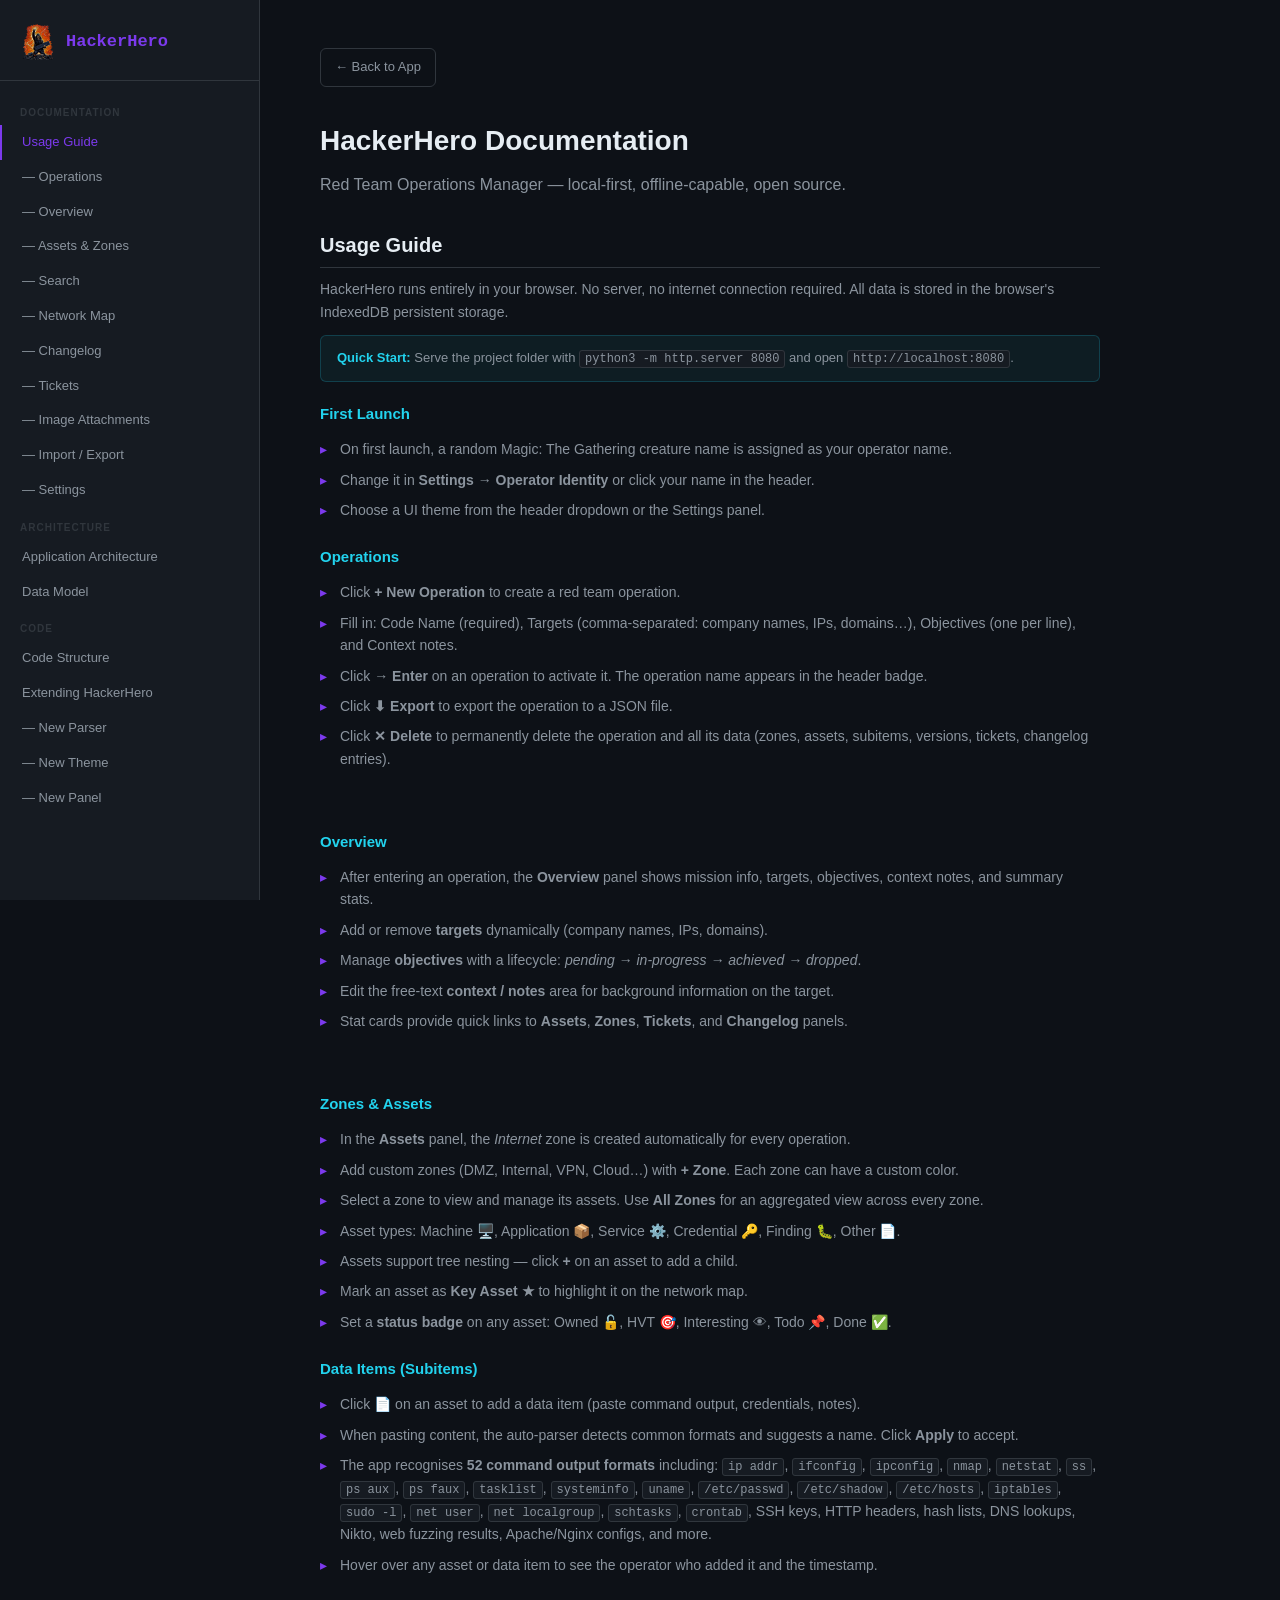
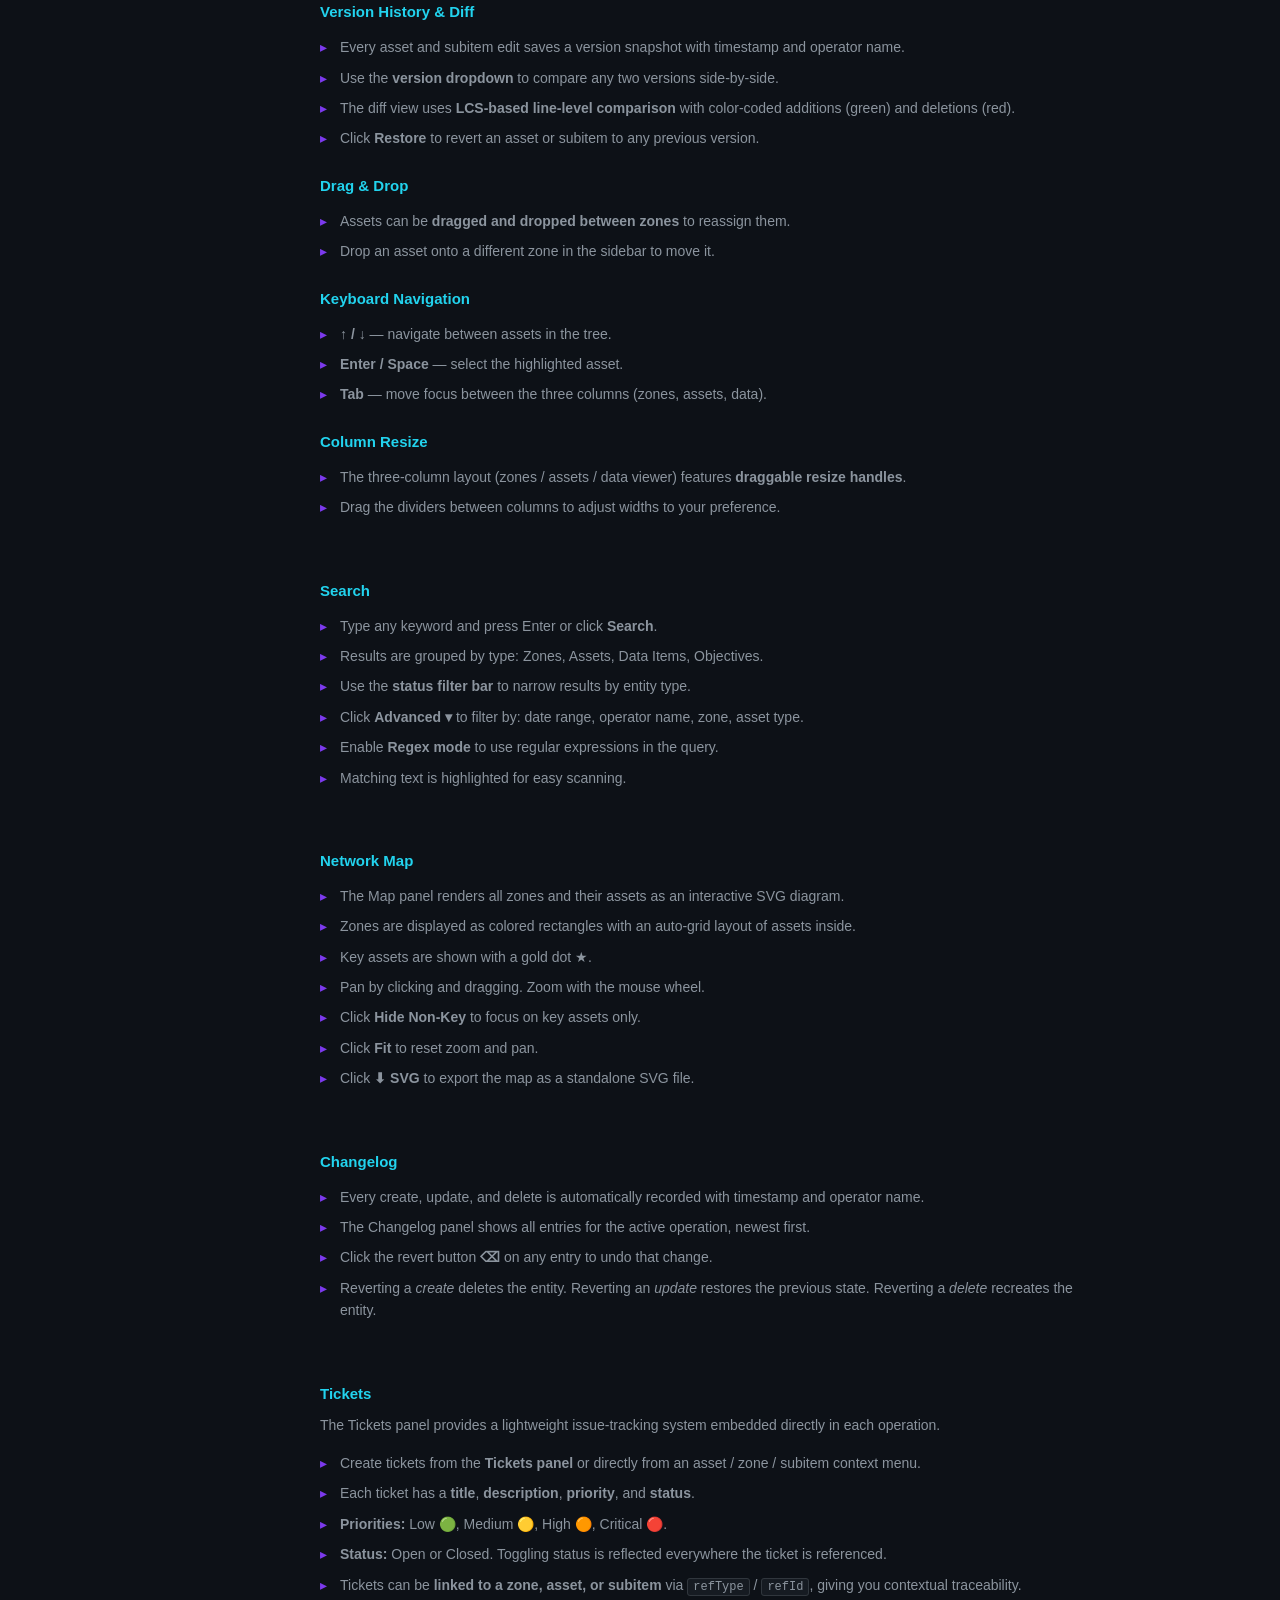
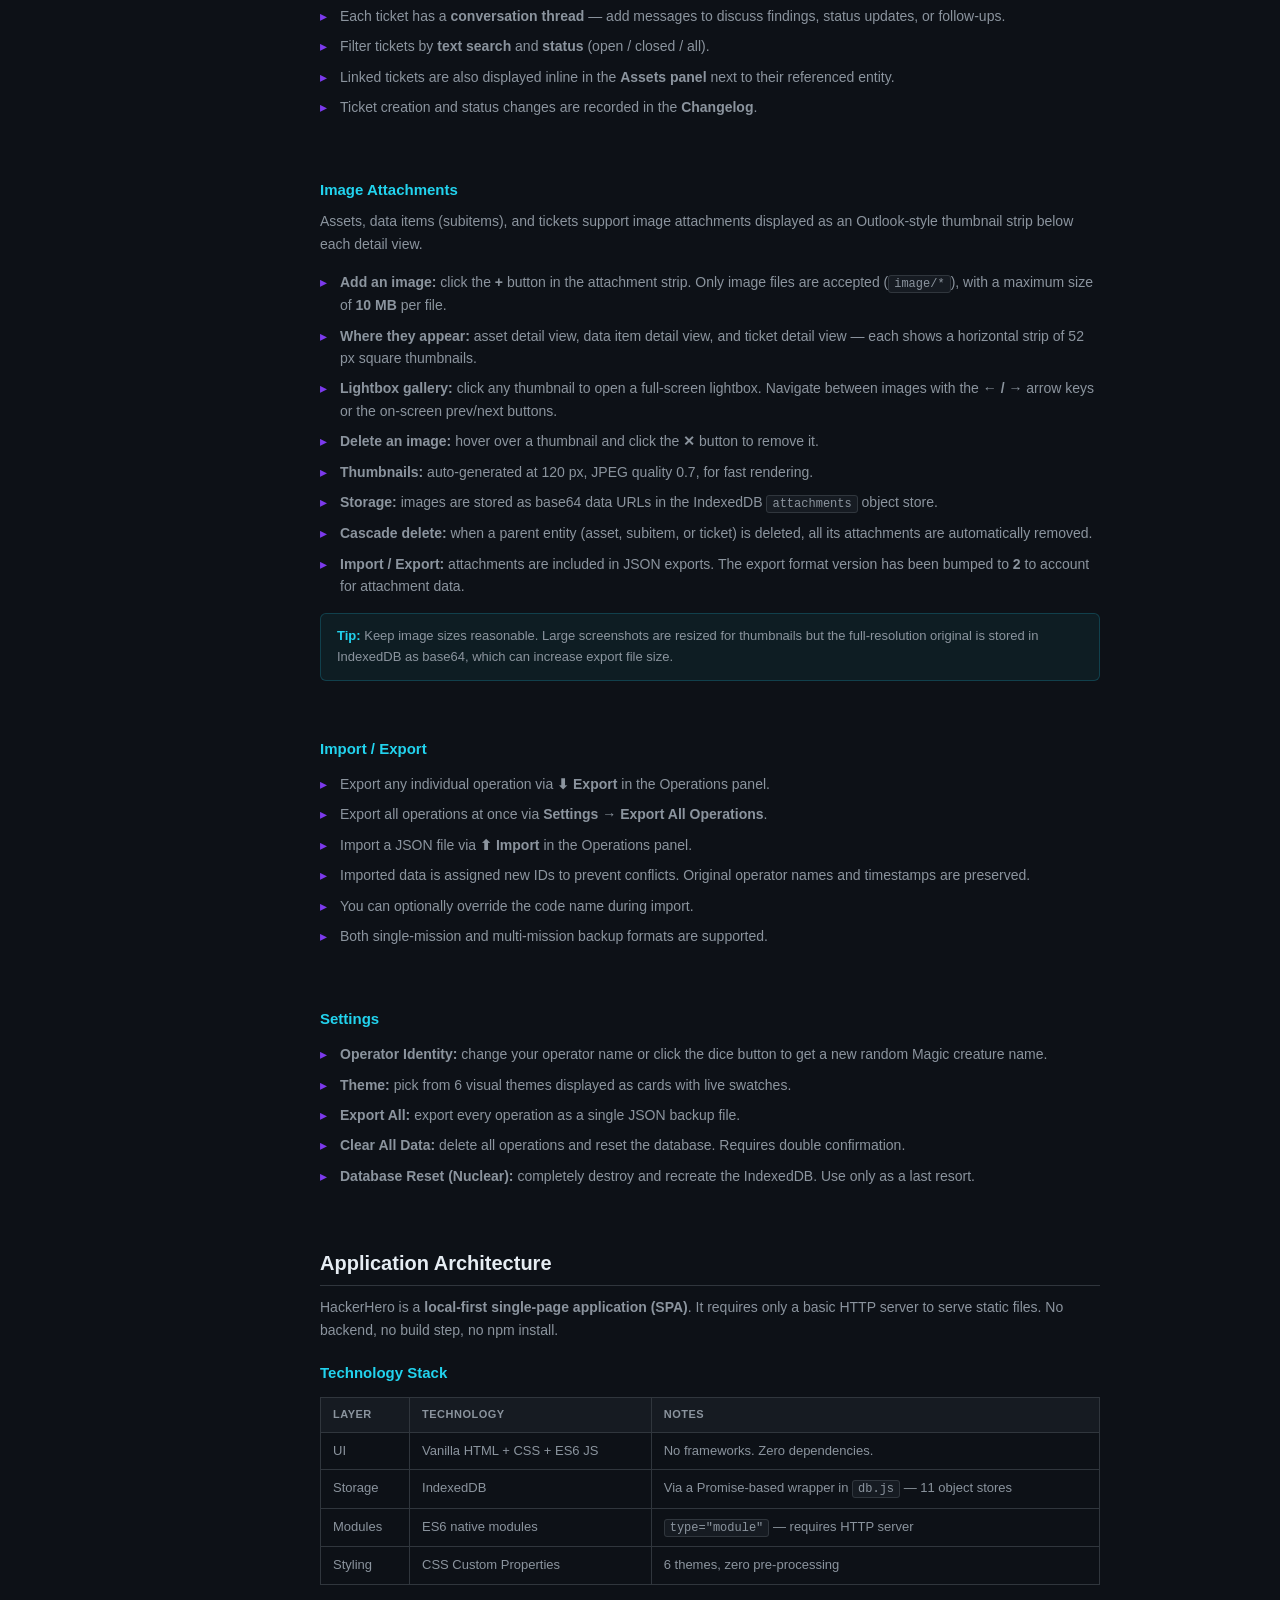
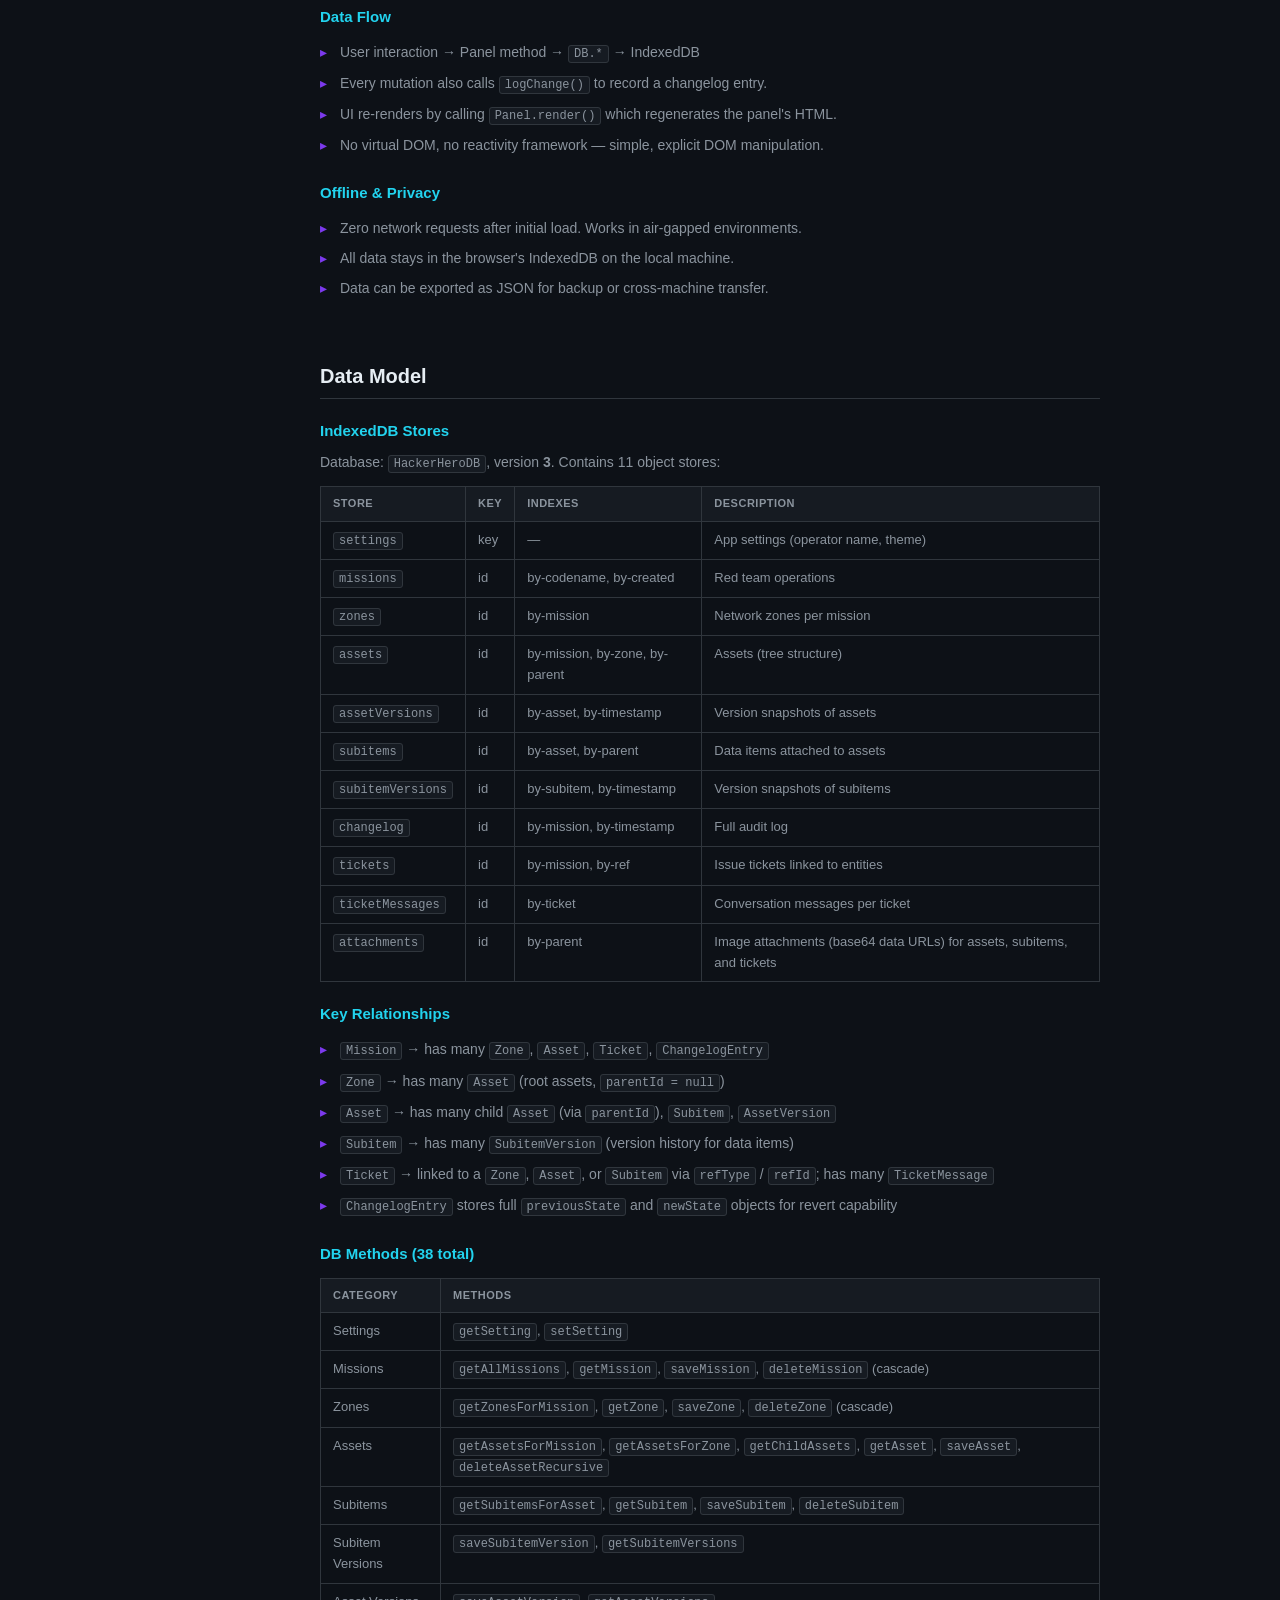
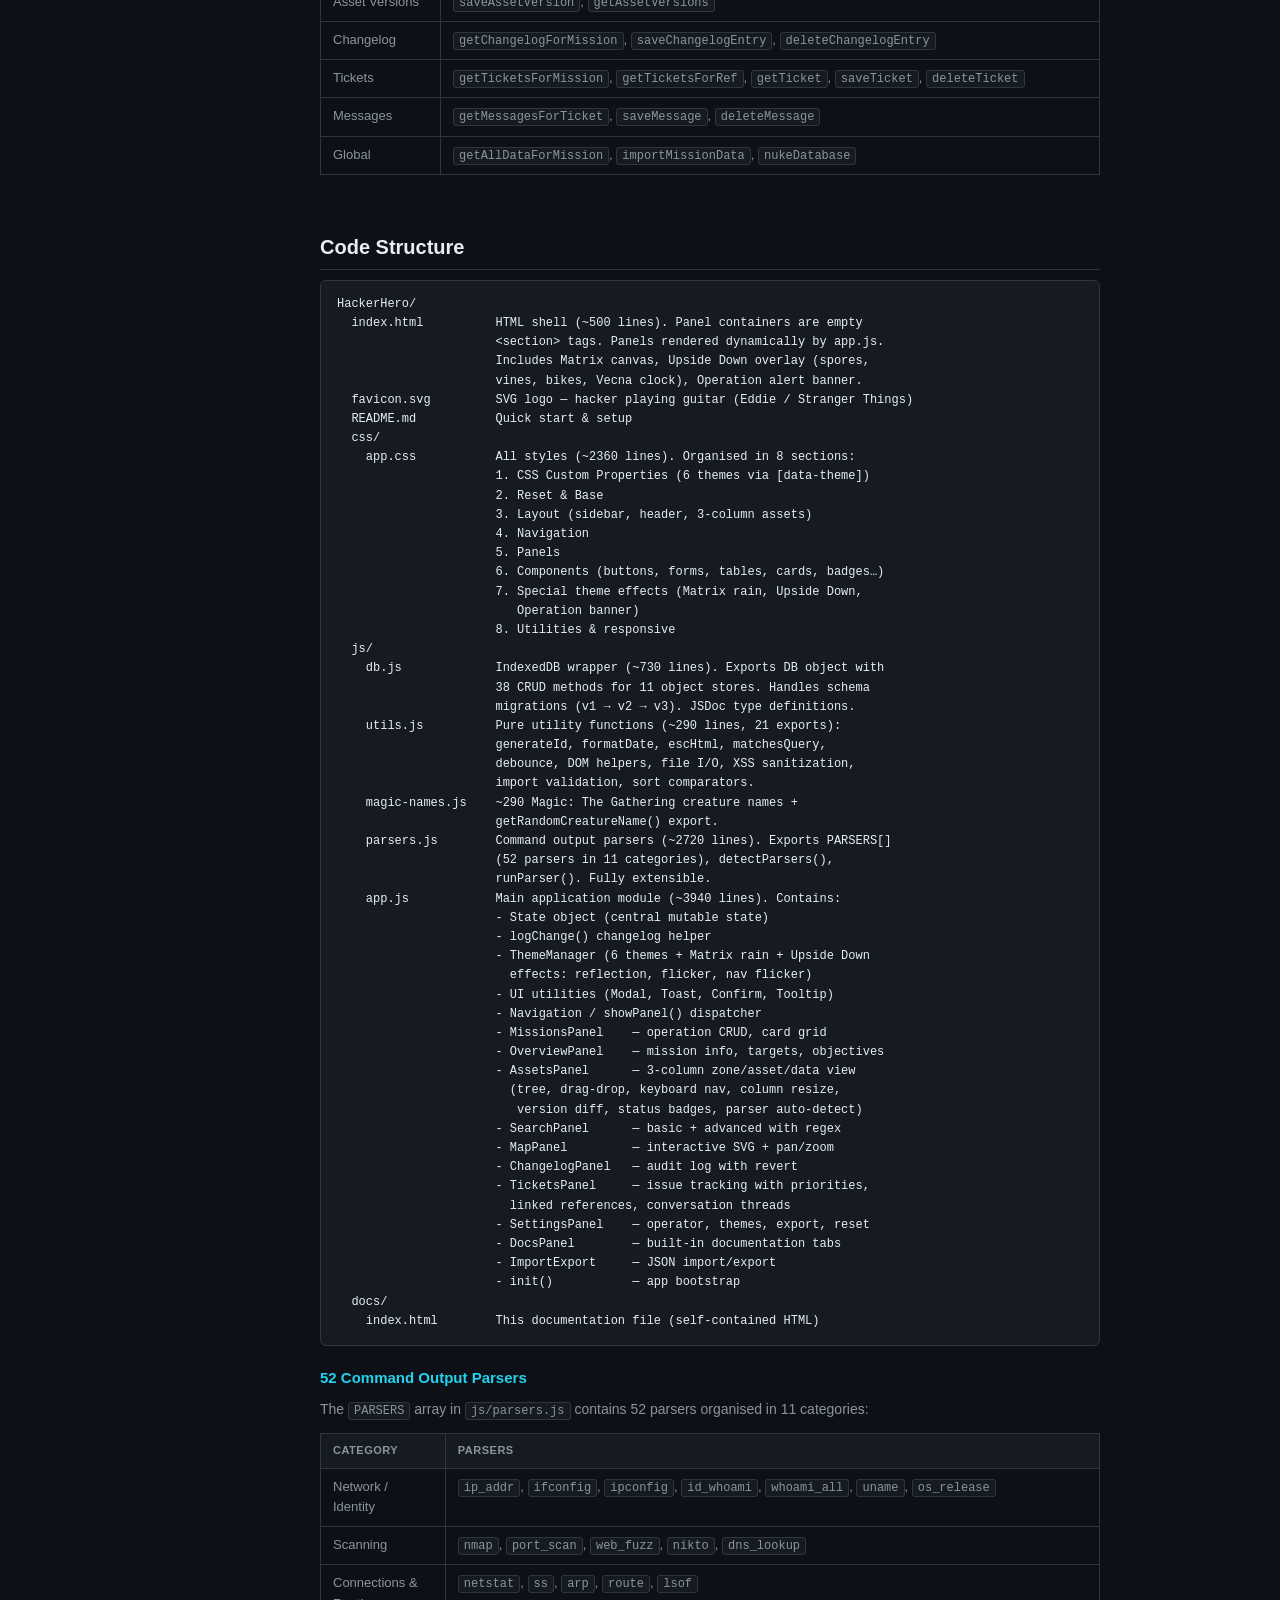
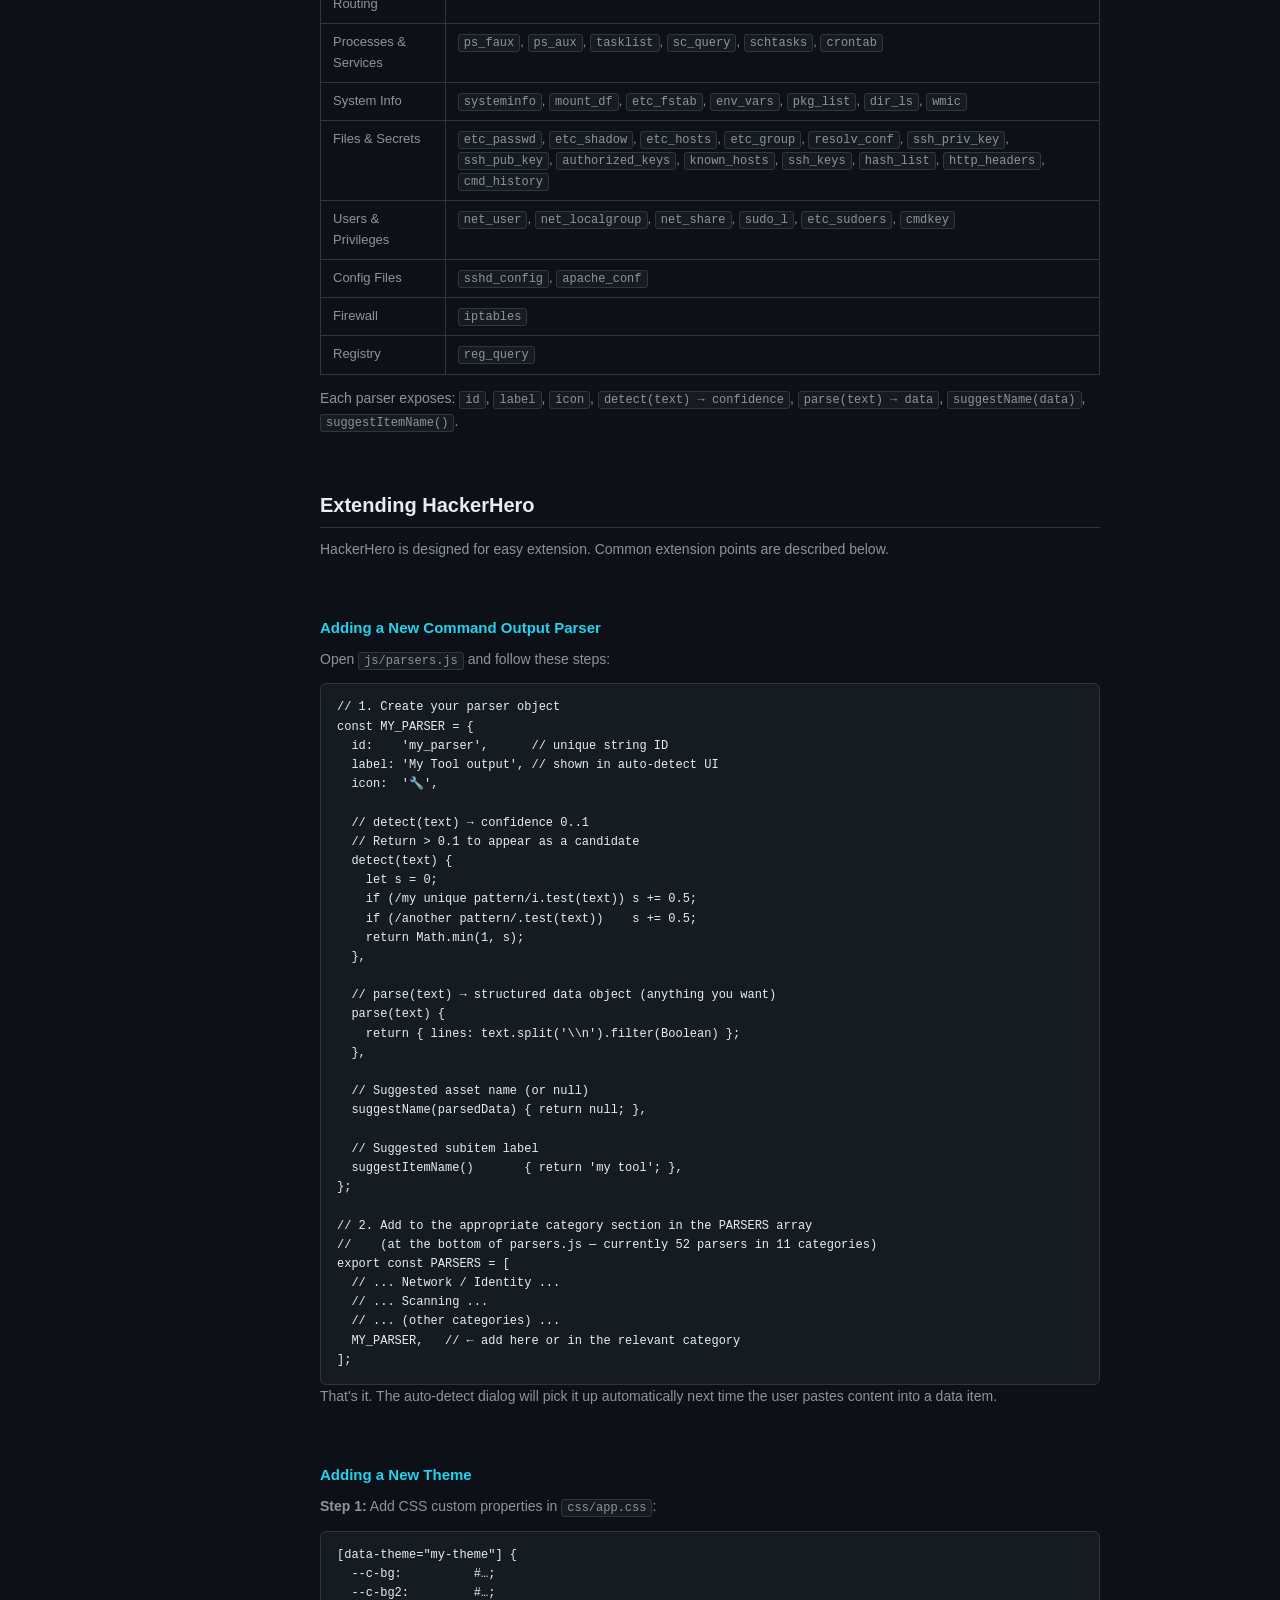
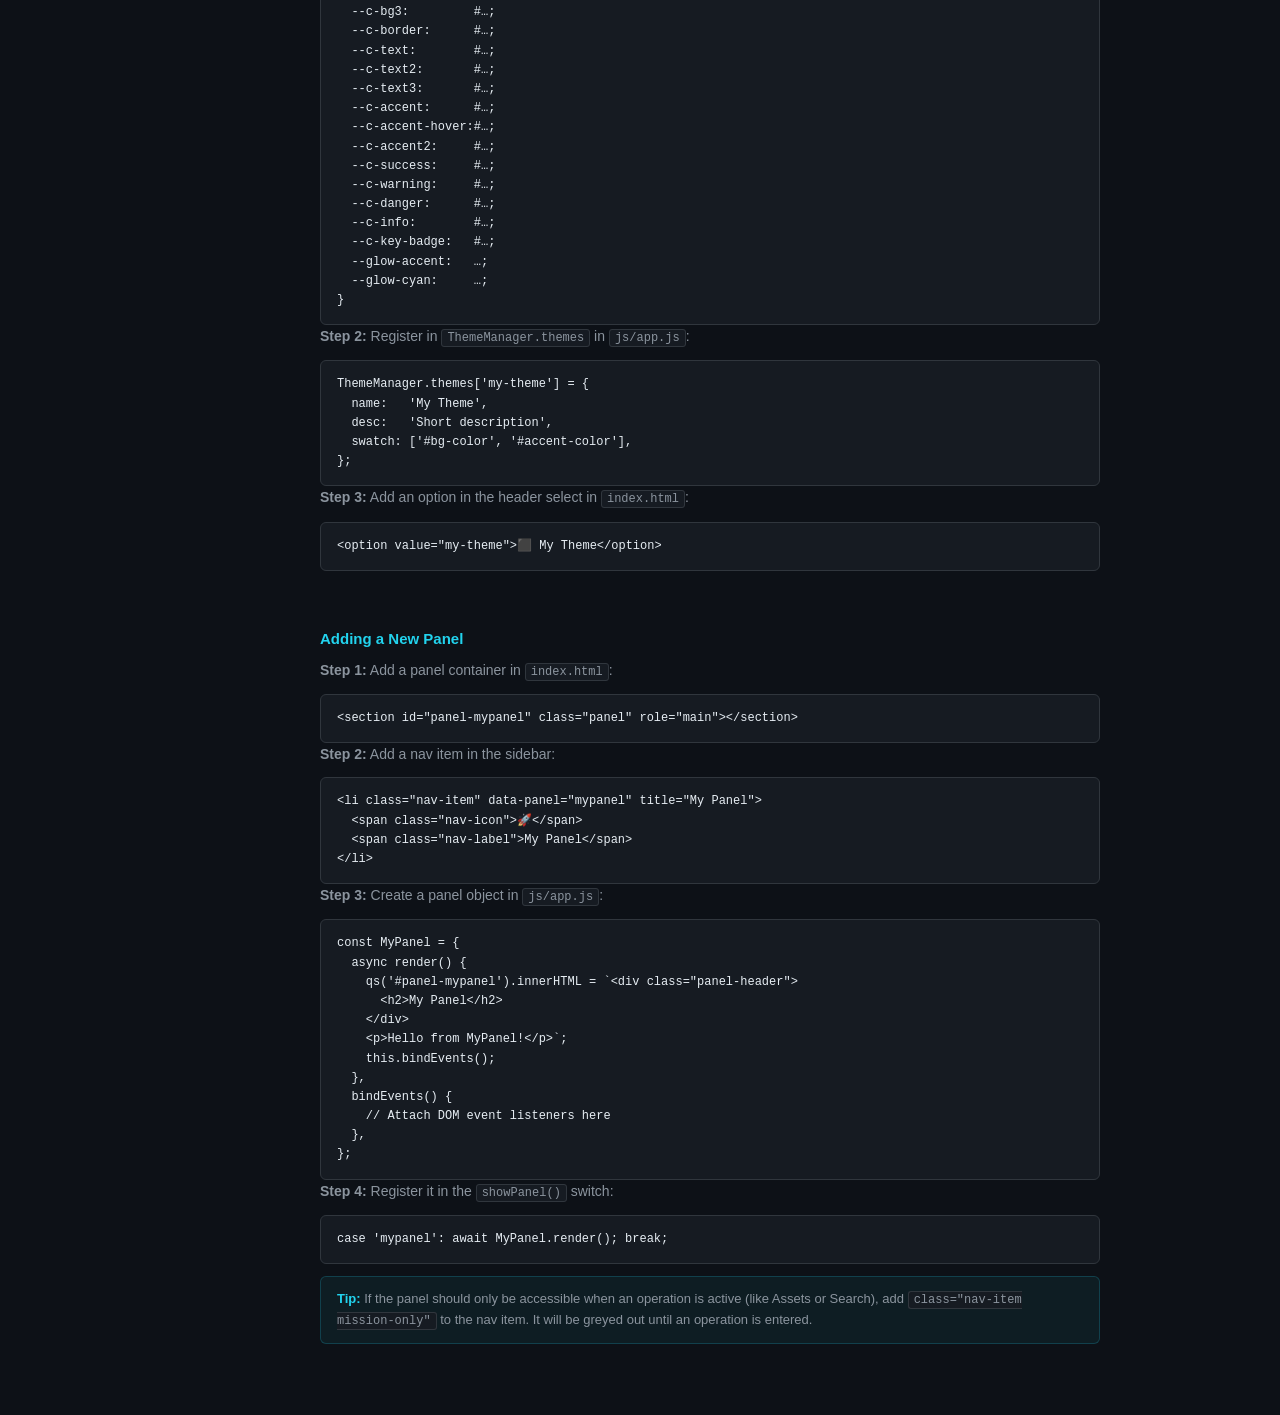
==== docs/index.html @ f77c1a6c "First commit - alpha release of the airgap edition" ====
<!DOCTYPE html>
<!--
  HackerHero — Offline Documentation
  Covers: Application Architecture, Code Structure, Usage Guide, Extending
  Last updated: 2026-04-02
-->
<html lang="en">
<head>
  <meta charset="UTF-8" />
  <meta name="viewport" content="width=device-width, initial-scale=1.0" />
  <title>HackerHero Docs</title>
  <link rel="icon" type="image/svg+xml" href="../favicon.svg" />
  <style>
    :root {
      --bg:      #0d1117;
      --bg2:     #161b22;
      --border:  #30363d;
      --text:    #e6edf3;
      --text2:   #8b949e;
      --accent:  #7c3aed;
      --cyan:    #22d3ee;
      --green:   #3fb950;
      --font:    -apple-system, BlinkMacSystemFont, "Segoe UI", sans-serif;
      --mono:    "SFMono-Regular", Consolas, monospace;
    }
    * { box-sizing: border-box; margin: 0; padding: 0; }
    body { background: var(--bg); color: var(--text); font-family: var(--font); font-size: 14px; line-height: 1.6; }
    a { color: var(--cyan); }
    code { font-family: var(--mono); background: var(--bg2); border: 1px solid var(--border); border-radius: 3px; padding: 1px 5px; font-size: 12px; }
    pre  { font-family: var(--mono); background: var(--bg2); border: 1px solid var(--border); border-radius: 6px; padding: 14px 16px; font-size: 12px; overflow-x: auto; white-space: pre; }

    .layout   { display: flex; min-height: 100vh; }
    .sidebar  { width: 260px; flex-shrink: 0; background: var(--bg2); border-right: 1px solid var(--border); padding: 24px 0; position: sticky; top: 0; height: 100vh; overflow-y: auto; }
    .sidebar-logo { display: flex; align-items: center; gap: 10px; padding: 0 20px 20px; border-bottom: 1px solid var(--border); margin-bottom: 12px; }
    .sidebar-logo img  { width: 36px; height: 36px; }
    .sidebar-logo span { font-family: var(--mono); font-size: 17px; font-weight: 700; color: var(--accent); }
    .sidebar nav a { display: block; padding: 7px 20px; color: var(--text2); text-decoration: none; font-size: 13px; border-left: 2px solid transparent; transition: color .15s, border-color .15s; }
    .sidebar nav a:hover  { color: var(--text); border-left-color: var(--border); }
    .sidebar nav a.active { color: var(--accent); border-left-color: var(--accent); }
    .sidebar nav .nav-section { padding: 12px 20px 4px; font-size: 10px; font-weight: 700; text-transform: uppercase; letter-spacing: 1px; color: var(--border); }

    .content { flex: 1; padding: 48px 60px; max-width: 900px; }
    .content section { margin-bottom: 56px; scroll-margin-top: 24px; }
    h1 { font-size: 28px; margin-bottom: 8px; }
    h2 { font-size: 20px; margin: 32px 0 10px; color: var(--text); padding-bottom: 6px; border-bottom: 1px solid var(--border); }
    h3 { font-size: 15px; margin: 20px 0 8px; color: var(--cyan); }
    p  { color: var(--text2); margin-bottom: 12px; }
    ul { list-style: none; padding: 0; }
    ul li { padding: 4px 0 4px 20px; position: relative; color: var(--text2); }
    ul li::before { content: '▸'; position: absolute; left: 0; color: var(--accent); }
    table { width: 100%; border-collapse: collapse; font-size: 13px; margin: 12px 0; }
    th { text-align: left; padding: 8px 12px; background: var(--bg2); border: 1px solid var(--border); font-size: 11px; font-weight: 700; text-transform: uppercase; letter-spacing: .5px; color: var(--text2); }
    td { padding: 8px 12px; border: 1px solid var(--border); vertical-align: top; color: var(--text2); }
    .badge { display: inline-flex; padding: 2px 8px; border-radius: 12px; font-size: 11px; font-weight: 600; }
    .badge-purple { background: rgba(124,58,237,.15); color: var(--accent); }
    .badge-cyan   { background: rgba(34,211,238,.15);  color: var(--cyan); }
    .badge-green  { background: rgba(63,185,80,.15);   color: var(--green); }
    .breadcrumb { font-size: 12px; color: var(--text2); margin-bottom: 6px; }
    .hero-sub { color: var(--text2); font-size: 16px; margin-top: 6px; }
    .back-link { display: inline-flex; align-items: center; gap: 6px; padding: 8px 14px; border: 1px solid var(--border); border-radius: 6px; font-size: 13px; color: var(--text2); text-decoration: none; margin-bottom: 32px; transition: border-color .15s, color .15s; }
    .back-link:hover { border-color: var(--accent); color: var(--accent); text-decoration: none; }
    .note { background: rgba(34,211,238,.06); border: 1px solid rgba(34,211,238,.2); border-radius: 6px; padding: 12px 16px; margin: 12px 0; font-size: 13px; color: var(--text2); }
    .note strong { color: var(--cyan); }
    .warn { background: rgba(248,81,73,.06); border: 1px solid rgba(248,81,73,.2); border-radius: 6px; padding: 12px 16px; margin: 12px 0; font-size: 13px; color: var(--text2); }
  </style>
</head>
<body>
<div class="layout">

  <!-- SIDEBAR -->
  <aside class="sidebar">
    <div class="sidebar-logo">
      <img src="../favicon.svg" alt="HackerHero" />
      <span>HackerHero</span>
    </div>
    <nav>
      <div class="nav-section">Documentation</div>
      <a href="#usage">Usage Guide</a>
      <a href="#usage-missions">— Operations</a>
      <a href="#usage-overview">— Overview</a>
      <a href="#usage-assets">— Assets &amp; Zones</a>
      <a href="#usage-search">— Search</a>
      <a href="#usage-map">— Network Map</a>
      <a href="#usage-changelog">— Changelog</a>
      <a href="#usage-tickets">— Tickets</a>
      <a href="#usage-attachments">— Image Attachments</a>
      <a href="#usage-import">— Import / Export</a>
      <a href="#usage-settings">— Settings</a>
      <div class="nav-section">Architecture</div>
      <a href="#architecture">Application Architecture</a>
      <a href="#data-model">Data Model</a>
      <div class="nav-section">Code</div>
      <a href="#code-structure">Code Structure</a>
      <a href="#extending">Extending HackerHero</a>
      <a href="#extending-parsers">— New Parser</a>
      <a href="#extending-themes">— New Theme</a>
      <a href="#extending-panels">— New Panel</a>
    </nav>
  </aside>

  <!-- CONTENT -->
  <main class="content">
    <a href="../index.html" class="back-link">← Back to App</a>

    <h1>HackerHero Documentation</h1>
    <p class="hero-sub">Red Team Operations Manager — local-first, offline-capable, open source.</p>

    <!-- ═══════════════════════════════════════════════════════════════════
         USAGE GUIDE
         ═══════════════════════════════════════════════════════════════════ -->
    <section id="usage">
      <h2>Usage Guide</h2>
      <p>HackerHero runs entirely in your browser. No server, no internet connection required. All data is stored in the browser's IndexedDB persistent storage.</p>

      <div class="note"><strong>Quick Start:</strong> Serve the project folder with <code>python3 -m http.server 8080</code> and open <code>http://localhost:8080</code>.</div>

      <h3>First Launch</h3>
      <ul>
        <li>On first launch, a random Magic: The Gathering creature name is assigned as your operator name.</li>
        <li>Change it in <strong>Settings → Operator Identity</strong> or click your name in the header.</li>
        <li>Choose a UI theme from the header dropdown or the Settings panel.</li>
      </ul>

      <!-- ── Operations ─────────────────────────────────────────────── -->
      <section id="usage-missions">
        <h3>Operations</h3>
        <ul>
          <li>Click <strong>+ New Operation</strong> to create a red team operation.</li>
          <li>Fill in: Code Name (required), Targets (comma-separated: company names, IPs, domains…), Objectives (one per line), and Context notes.</li>
          <li>Click <strong>→ Enter</strong> on an operation to activate it. The operation name appears in the header badge.</li>
          <li>Click <strong>⬇ Export</strong> to export the operation to a JSON file.</li>
          <li>Click <strong>✕ Delete</strong> to permanently delete the operation and all its data (zones, assets, subitems, versions, tickets, changelog entries).</li>
        </ul>
      </section>

      <!-- ── Overview ───────────────────────────────────────────────── -->
      <section id="usage-overview">
        <h3>Overview</h3>
        <ul>
          <li>After entering an operation, the <strong>Overview</strong> panel shows mission info, targets, objectives, context notes, and summary stats.</li>
          <li>Add or remove <strong>targets</strong> dynamically (company names, IPs, domains).</li>
          <li>Manage <strong>objectives</strong> with a lifecycle: <em>pending → in-progress → achieved → dropped</em>.</li>
          <li>Edit the free-text <strong>context / notes</strong> area for background information on the target.</li>
          <li>Stat cards provide quick links to <strong>Assets</strong>, <strong>Zones</strong>, <strong>Tickets</strong>, and <strong>Changelog</strong> panels.</li>
        </ul>
      </section>

      <!-- ── Assets & Zones ─────────────────────────────────────────── -->
      <section id="usage-assets">
        <h3>Zones &amp; Assets</h3>
        <ul>
          <li>In the <strong>Assets</strong> panel, the <em>Internet</em> zone is created automatically for every operation.</li>
          <li>Add custom zones (DMZ, Internal, VPN, Cloud…) with <strong>+ Zone</strong>. Each zone can have a custom color.</li>
          <li>Select a zone to view and manage its assets. Use <strong>All Zones</strong> for an aggregated view across every zone.</li>
          <li>Asset types: Machine 🖥️, Application 📦, Service ⚙️, Credential 🔑, Finding 🐛, Other 📄.</li>
          <li>Assets support tree nesting — click <strong>+</strong> on an asset to add a child.</li>
          <li>Mark an asset as <strong>Key Asset ★</strong> to highlight it on the network map.</li>
          <li>Set a <strong>status badge</strong> on any asset: Owned 🔓, HVT 🎯, Interesting 👁, Todo 📌, Done ✅.</li>
        </ul>

        <h3>Data Items (Subitems)</h3>
        <ul>
          <li>Click <strong>📄</strong> on an asset to add a data item (paste command output, credentials, notes).</li>
          <li>When pasting content, the auto-parser detects common formats and suggests a name. Click <strong>Apply</strong> to accept.</li>
          <li>The app recognises <strong>52 command output formats</strong> including: <code>ip addr</code>, <code>ifconfig</code>, <code>ipconfig</code>, <code>nmap</code>, <code>netstat</code>, <code>ss</code>, <code>ps aux</code>, <code>ps faux</code>, <code>tasklist</code>, <code>systeminfo</code>, <code>uname</code>, <code>/etc/passwd</code>, <code>/etc/shadow</code>, <code>/etc/hosts</code>, <code>iptables</code>, <code>sudo -l</code>, <code>net user</code>, <code>net localgroup</code>, <code>schtasks</code>, <code>crontab</code>, SSH keys, HTTP headers, hash lists, DNS lookups, Nikto, web fuzzing results, Apache/Nginx configs, and more.</li>
          <li>Hover over any asset or data item to see the operator who added it and the timestamp.</li>
        </ul>

        <h3>Version History &amp; Diff</h3>
        <ul>
          <li>Every asset and subitem edit saves a version snapshot with timestamp and operator name.</li>
          <li>Use the <strong>version dropdown</strong> to compare any two versions side-by-side.</li>
          <li>The diff view uses <strong>LCS-based line-level comparison</strong> with color-coded additions (green) and deletions (red).</li>
          <li>Click <strong>Restore</strong> to revert an asset or subitem to any previous version.</li>
        </ul>

        <h3>Drag &amp; Drop</h3>
        <ul>
          <li>Assets can be <strong>dragged and dropped between zones</strong> to reassign them.</li>
          <li>Drop an asset onto a different zone in the sidebar to move it.</li>
        </ul>

        <h3>Keyboard Navigation</h3>
        <ul>
          <li><strong>↑ / ↓</strong> — navigate between assets in the tree.</li>
          <li><strong>Enter / Space</strong> — select the highlighted asset.</li>
          <li><strong>Tab</strong> — move focus between the three columns (zones, assets, data).</li>
        </ul>

        <h3>Column Resize</h3>
        <ul>
          <li>The three-column layout (zones / assets / data viewer) features <strong>draggable resize handles</strong>.</li>
          <li>Drag the dividers between columns to adjust widths to your preference.</li>
        </ul>
      </section>

      <!-- ── Search ─────────────────────────────────────────────────── -->
      <section id="usage-search">
        <h3>Search</h3>
        <ul>
          <li>Type any keyword and press Enter or click <strong>Search</strong>.</li>
          <li>Results are grouped by type: Zones, Assets, Data Items, Objectives.</li>
          <li>Use the <strong>status filter bar</strong> to narrow results by entity type.</li>
          <li>Click <strong>Advanced ▾</strong> to filter by: date range, operator name, zone, asset type.</li>
          <li>Enable <strong>Regex mode</strong> to use regular expressions in the query.</li>
          <li>Matching text is highlighted for easy scanning.</li>
        </ul>
      </section>

      <!-- ── Network Map ────────────────────────────────────────────── -->
      <section id="usage-map">
        <h3>Network Map</h3>
        <ul>
          <li>The Map panel renders all zones and their assets as an interactive SVG diagram.</li>
          <li>Zones are displayed as colored rectangles with an auto-grid layout of assets inside.</li>
          <li>Key assets are shown with a gold dot ★.</li>
          <li>Pan by clicking and dragging. Zoom with the mouse wheel.</li>
          <li>Click <strong>Hide Non-Key</strong> to focus on key assets only.</li>
          <li>Click <strong>Fit</strong> to reset zoom and pan.</li>
          <li>Click <strong>⬇ SVG</strong> to export the map as a standalone SVG file.</li>
        </ul>
      </section>

      <!-- ── Changelog ──────────────────────────────────────────────── -->
      <section id="usage-changelog">
        <h3>Changelog</h3>
        <ul>
          <li>Every create, update, and delete is automatically recorded with timestamp and operator name.</li>
          <li>The Changelog panel shows all entries for the active operation, newest first.</li>
          <li>Click the revert button <strong>⌫</strong> on any entry to undo that change.</li>
          <li>Reverting a <em>create</em> deletes the entity. Reverting an <em>update</em> restores the previous state. Reverting a <em>delete</em> recreates the entity.</li>
        </ul>
      </section>

      <!-- ── Tickets ────────────────────────────────────────────────── -->
      <section id="usage-tickets">
        <h3>Tickets</h3>
        <p>The Tickets panel provides a lightweight issue-tracking system embedded directly in each operation.</p>
        <ul>
          <li>Create tickets from the <strong>Tickets panel</strong> or directly from an asset / zone / subitem context menu.</li>
          <li>Each ticket has a <strong>title</strong>, <strong>description</strong>, <strong>priority</strong>, and <strong>status</strong>.</li>
          <li><strong>Priorities:</strong> Low 🟢, Medium 🟡, High 🟠, Critical 🔴.</li>
          <li><strong>Status:</strong> Open or Closed. Toggling status is reflected everywhere the ticket is referenced.</li>
          <li>Tickets can be <strong>linked to a zone, asset, or subitem</strong> via <code>refType</code> / <code>refId</code>, giving you contextual traceability.</li>
          <li>Each ticket has a <strong>conversation thread</strong> — add messages to discuss findings, status updates, or follow-ups.</li>
          <li>Filter tickets by <strong>text search</strong> and <strong>status</strong> (open / closed / all).</li>
          <li>Linked tickets are also displayed inline in the <strong>Assets panel</strong> next to their referenced entity.</li>
          <li>Ticket creation and status changes are recorded in the <strong>Changelog</strong>.</li>
        </ul>
      </section>

      <!-- ── Image Attachments ──────────────────────────────────────── -->
      <section id="usage-attachments">
        <h3>Image Attachments</h3>
        <p>Assets, data items (subitems), and tickets support image attachments displayed as an Outlook-style thumbnail strip below each detail view.</p>
        <ul>
          <li><strong>Add an image:</strong> click the <strong>+</strong> button in the attachment strip. Only image files are accepted (<code>image/*</code>), with a maximum size of <strong>10 MB</strong> per file.</li>
          <li><strong>Where they appear:</strong> asset detail view, data item detail view, and ticket detail view — each shows a horizontal strip of 52 px square thumbnails.</li>
          <li><strong>Lightbox gallery:</strong> click any thumbnail to open a full-screen lightbox. Navigate between images with the <strong>← / →</strong> arrow keys or the on-screen prev/next buttons.</li>
          <li><strong>Delete an image:</strong> hover over a thumbnail and click the <strong>✕</strong> button to remove it.</li>
          <li><strong>Thumbnails:</strong> auto-generated at 120 px, JPEG quality 0.7, for fast rendering.</li>
          <li><strong>Storage:</strong> images are stored as base64 data URLs in the IndexedDB <code>attachments</code> object store.</li>
          <li><strong>Cascade delete:</strong> when a parent entity (asset, subitem, or ticket) is deleted, all its attachments are automatically removed.</li>
          <li><strong>Import / Export:</strong> attachments are included in JSON exports. The export format version has been bumped to <strong>2</strong> to account for attachment data.</li>
        </ul>
        <div class="note"><strong>Tip:</strong> Keep image sizes reasonable. Large screenshots are resized for thumbnails but the full-resolution original is stored in IndexedDB as base64, which can increase export file size.</div>
      </section>

      <!-- ── Import / Export ────────────────────────────────────────── -->
      <section id="usage-import">
        <h3>Import / Export</h3>
        <ul>
          <li>Export any individual operation via <strong>⬇ Export</strong> in the Operations panel.</li>
          <li>Export all operations at once via <strong>Settings → Export All Operations</strong>.</li>
          <li>Import a JSON file via <strong>⬆ Import</strong> in the Operations panel.</li>
          <li>Imported data is assigned new IDs to prevent conflicts. Original operator names and timestamps are preserved.</li>
          <li>You can optionally override the code name during import.</li>
          <li>Both single-mission and multi-mission backup formats are supported.</li>
        </ul>
      </section>

      <!-- ── Settings ───────────────────────────────────────────────── -->
      <section id="usage-settings">
        <h3>Settings</h3>
        <ul>
          <li><strong>Operator Identity:</strong> change your operator name or click the dice button to get a new random Magic creature name.</li>
          <li><strong>Theme:</strong> pick from 6 visual themes displayed as cards with live swatches.</li>
          <li><strong>Export All:</strong> export every operation as a single JSON backup file.</li>
          <li><strong>Clear All Data:</strong> delete all operations and reset the database. Requires double confirmation.</li>
          <li><strong>Database Reset (Nuclear):</strong> completely destroy and recreate the IndexedDB. Use only as a last resort.</li>
        </ul>
      </section>
    </section>

    <!-- ═══════════════════════════════════════════════════════════════════
         ARCHITECTURE
         ═══════════════════════════════════════════════════════════════════ -->
    <section id="architecture">
      <h2>Application Architecture</h2>
      <p>HackerHero is a <strong>local-first single-page application (SPA)</strong>. It requires only a basic HTTP server to serve static files. No backend, no build step, no npm install.</p>

      <h3>Technology Stack</h3>
      <table>
        <tr><th>Layer</th><th>Technology</th><th>Notes</th></tr>
        <tr><td>UI</td><td>Vanilla HTML + CSS + ES6 JS</td><td>No frameworks. Zero dependencies.</td></tr>
        <tr><td>Storage</td><td>IndexedDB</td><td>Via a Promise-based wrapper in <code>db.js</code> — 11 object stores</td></tr>
        <tr><td>Modules</td><td>ES6 native modules</td><td><code>type="module"</code> — requires HTTP server</td></tr>
        <tr><td>Styling</td><td>CSS Custom Properties</td><td>6 themes, zero pre-processing</td></tr>
      </table>

      <h3>Data Flow</h3>
      <ul>
        <li>User interaction → Panel method → <code>DB.*</code> → IndexedDB</li>
        <li>Every mutation also calls <code>logChange()</code> to record a changelog entry.</li>
        <li>UI re-renders by calling <code>Panel.render()</code> which regenerates the panel's HTML.</li>
        <li>No virtual DOM, no reactivity framework — simple, explicit DOM manipulation.</li>
      </ul>

      <h3>Offline &amp; Privacy</h3>
      <ul>
        <li>Zero network requests after initial load. Works in air-gapped environments.</li>
        <li>All data stays in the browser's IndexedDB on the local machine.</li>
        <li>Data can be exported as JSON for backup or cross-machine transfer.</li>
      </ul>
    </section>

    <!-- ═══════════════════════════════════════════════════════════════════
         DATA MODEL
         ═══════════════════════════════════════════════════════════════════ -->
    <section id="data-model">
      <h2>Data Model</h2>

      <h3>IndexedDB Stores</h3>
      <p>Database: <code>HackerHeroDB</code>, version <strong>3</strong>. Contains 11 object stores:</p>
      <table>
        <tr><th>Store</th><th>Key</th><th>Indexes</th><th>Description</th></tr>
        <tr><td><code>settings</code></td><td>key</td><td>—</td><td>App settings (operator name, theme)</td></tr>
        <tr><td><code>missions</code></td><td>id</td><td>by-codename, by-created</td><td>Red team operations</td></tr>
        <tr><td><code>zones</code></td><td>id</td><td>by-mission</td><td>Network zones per mission</td></tr>
        <tr><td><code>assets</code></td><td>id</td><td>by-mission, by-zone, by-parent</td><td>Assets (tree structure)</td></tr>
        <tr><td><code>assetVersions</code></td><td>id</td><td>by-asset, by-timestamp</td><td>Version snapshots of assets</td></tr>
        <tr><td><code>subitems</code></td><td>id</td><td>by-asset, by-parent</td><td>Data items attached to assets</td></tr>
        <tr><td><code>subitemVersions</code></td><td>id</td><td>by-subitem, by-timestamp</td><td>Version snapshots of subitems</td></tr>
        <tr><td><code>changelog</code></td><td>id</td><td>by-mission, by-timestamp</td><td>Full audit log</td></tr>
        <tr><td><code>tickets</code></td><td>id</td><td>by-mission, by-ref</td><td>Issue tickets linked to entities</td></tr>
        <tr><td><code>ticketMessages</code></td><td>id</td><td>by-ticket</td><td>Conversation messages per ticket</td></tr>
        <tr><td><code>attachments</code></td><td>id</td><td>by-parent</td><td>Image attachments (base64 data URLs) for assets, subitems, and tickets</td></tr>
      </table>

      <h3>Key Relationships</h3>
      <ul>
        <li><code>Mission</code> → has many <code>Zone</code>, <code>Asset</code>, <code>Ticket</code>, <code>ChangelogEntry</code></li>
        <li><code>Zone</code> → has many <code>Asset</code> (root assets, <code>parentId = null</code>)</li>
        <li><code>Asset</code> → has many child <code>Asset</code> (via <code>parentId</code>), <code>Subitem</code>, <code>AssetVersion</code></li>
        <li><code>Subitem</code> → has many <code>SubitemVersion</code> (version history for data items)</li>
        <li><code>Ticket</code> → linked to a <code>Zone</code>, <code>Asset</code>, or <code>Subitem</code> via <code>refType</code> / <code>refId</code>; has many <code>TicketMessage</code></li>
        <li><code>ChangelogEntry</code> stores full <code>previousState</code> and <code>newState</code> objects for revert capability</li>
      </ul>

      <h3>DB Methods (38 total)</h3>
      <table>
        <tr><th>Category</th><th>Methods</th></tr>
        <tr><td>Settings</td><td><code>getSetting</code>, <code>setSetting</code></td></tr>
        <tr><td>Missions</td><td><code>getAllMissions</code>, <code>getMission</code>, <code>saveMission</code>, <code>deleteMission</code> (cascade)</td></tr>
        <tr><td>Zones</td><td><code>getZonesForMission</code>, <code>getZone</code>, <code>saveZone</code>, <code>deleteZone</code> (cascade)</td></tr>
        <tr><td>Assets</td><td><code>getAssetsForMission</code>, <code>getAssetsForZone</code>, <code>getChildAssets</code>, <code>getAsset</code>, <code>saveAsset</code>, <code>deleteAssetRecursive</code></td></tr>
        <tr><td>Subitems</td><td><code>getSubitemsForAsset</code>, <code>getSubitem</code>, <code>saveSubitem</code>, <code>deleteSubitem</code></td></tr>
        <tr><td>Subitem Versions</td><td><code>saveSubitemVersion</code>, <code>getSubitemVersions</code></td></tr>
        <tr><td>Asset Versions</td><td><code>saveAssetVersion</code>, <code>getAssetVersions</code></td></tr>
        <tr><td>Changelog</td><td><code>getChangelogForMission</code>, <code>saveChangelogEntry</code>, <code>deleteChangelogEntry</code></td></tr>
        <tr><td>Tickets</td><td><code>getTicketsForMission</code>, <code>getTicketsForRef</code>, <code>getTicket</code>, <code>saveTicket</code>, <code>deleteTicket</code></td></tr>
        <tr><td>Messages</td><td><code>getMessagesForTicket</code>, <code>saveMessage</code>, <code>deleteMessage</code></td></tr>
        <tr><td>Global</td><td><code>getAllDataForMission</code>, <code>importMissionData</code>, <code>nukeDatabase</code></td></tr>
      </table>
    </section>

    <!-- ═══════════════════════════════════════════════════════════════════
         CODE STRUCTURE
         ═══════════════════════════════════════════════════════════════════ -->
    <section id="code-structure">
      <h2>Code Structure</h2>
      <pre>HackerHero/
  index.html          HTML shell (~500 lines). Panel containers are empty
                      &lt;section&gt; tags. Panels rendered dynamically by app.js.
                      Includes Matrix canvas, Upside Down overlay (spores,
                      vines, bikes, Vecna clock), Operation alert banner.
  favicon.svg         SVG logo — hacker playing guitar (Eddie / Stranger Things)
  README.md           Quick start &amp; setup
  css/
    app.css           All styles (~2360 lines). Organised in 8 sections:
                      1. CSS Custom Properties (6 themes via [data-theme])
                      2. Reset &amp; Base
                      3. Layout (sidebar, header, 3-column assets)
                      4. Navigation
                      5. Panels
                      6. Components (buttons, forms, tables, cards, badges…)
                      7. Special theme effects (Matrix rain, Upside Down,
                         Operation banner)
                      8. Utilities &amp; responsive
  js/
    db.js             IndexedDB wrapper (~730 lines). Exports DB object with
                      38 CRUD methods for 11 object stores. Handles schema
                      migrations (v1 → v2 → v3). JSDoc type definitions.
    utils.js          Pure utility functions (~290 lines, 21 exports):
                      generateId, formatDate, escHtml, matchesQuery,
                      debounce, DOM helpers, file I/O, XSS sanitization,
                      import validation, sort comparators.
    magic-names.js    ~290 Magic: The Gathering creature names +
                      getRandomCreatureName() export.
    parsers.js        Command output parsers (~2720 lines). Exports PARSERS[]
                      (52 parsers in 11 categories), detectParsers(),
                      runParser(). Fully extensible.
    app.js            Main application module (~3940 lines). Contains:
                      - State object (central mutable state)
                      - logChange() changelog helper
                      - ThemeManager (6 themes + Matrix rain + Upside Down
                        effects: reflection, flicker, nav flicker)
                      - UI utilities (Modal, Toast, Confirm, Tooltip)
                      - Navigation / showPanel() dispatcher
                      - MissionsPanel    — operation CRUD, card grid
                      - OverviewPanel    — mission info, targets, objectives
                      - AssetsPanel      — 3-column zone/asset/data view
                        (tree, drag-drop, keyboard nav, column resize,
                         version diff, status badges, parser auto-detect)
                      - SearchPanel      — basic + advanced with regex
                      - MapPanel         — interactive SVG + pan/zoom
                      - ChangelogPanel   — audit log with revert
                      - TicketsPanel     — issue tracking with priorities,
                        linked references, conversation threads
                      - SettingsPanel    — operator, themes, export, reset
                      - DocsPanel        — built-in documentation tabs
                      - ImportExport     — JSON import/export
                      - init()           — app bootstrap
  docs/
    index.html        This documentation file (self-contained HTML)</pre>

      <h3>52 Command Output Parsers</h3>
      <p>The <code>PARSERS</code> array in <code>js/parsers.js</code> contains 52 parsers organised in 11 categories:</p>
      <table>
        <tr><th>Category</th><th>Parsers</th></tr>
        <tr><td>Network / Identity</td><td><code>ip_addr</code>, <code>ifconfig</code>, <code>ipconfig</code>, <code>id_whoami</code>, <code>whoami_all</code>, <code>uname</code>, <code>os_release</code></td></tr>
        <tr><td>Scanning</td><td><code>nmap</code>, <code>port_scan</code>, <code>web_fuzz</code>, <code>nikto</code>, <code>dns_lookup</code></td></tr>
        <tr><td>Connections &amp; Routing</td><td><code>netstat</code>, <code>ss</code>, <code>arp</code>, <code>route</code>, <code>lsof</code></td></tr>
        <tr><td>Processes &amp; Services</td><td><code>ps_faux</code>, <code>ps_aux</code>, <code>tasklist</code>, <code>sc_query</code>, <code>schtasks</code>, <code>crontab</code></td></tr>
        <tr><td>System Info</td><td><code>systeminfo</code>, <code>mount_df</code>, <code>etc_fstab</code>, <code>env_vars</code>, <code>pkg_list</code>, <code>dir_ls</code>, <code>wmic</code></td></tr>
        <tr><td>Files &amp; Secrets</td><td><code>etc_passwd</code>, <code>etc_shadow</code>, <code>etc_hosts</code>, <code>etc_group</code>, <code>resolv_conf</code>, <code>ssh_priv_key</code>, <code>ssh_pub_key</code>, <code>authorized_keys</code>, <code>known_hosts</code>, <code>ssh_keys</code>, <code>hash_list</code>, <code>http_headers</code>, <code>cmd_history</code></td></tr>
        <tr><td>Users &amp; Privileges</td><td><code>net_user</code>, <code>net_localgroup</code>, <code>net_share</code>, <code>sudo_l</code>, <code>etc_sudoers</code>, <code>cmdkey</code></td></tr>
        <tr><td>Config Files</td><td><code>sshd_config</code>, <code>apache_conf</code></td></tr>
        <tr><td>Firewall</td><td><code>iptables</code></td></tr>
        <tr><td>Registry</td><td><code>reg_query</code></td></tr>
      </table>
      <p>Each parser exposes: <code>id</code>, <code>label</code>, <code>icon</code>, <code>detect(text) → confidence</code>, <code>parse(text) → data</code>, <code>suggestName(data)</code>, <code>suggestItemName()</code>.</p>
    </section>

    <!-- ═══════════════════════════════════════════════════════════════════
         EXTENDING
         ═══════════════════════════════════════════════════════════════════ -->
    <section id="extending">
      <h2>Extending HackerHero</h2>
      <p>HackerHero is designed for easy extension. Common extension points are described below.</p>
    </section>

    <section id="extending-parsers">
      <h3>Adding a New Command Output Parser</h3>
      <p>Open <code>js/parsers.js</code> and follow these steps:</p>
      <pre>// 1. Create your parser object
const MY_PARSER = {
  id:    'my_parser',      // unique string ID
  label: 'My Tool output', // shown in auto-detect UI
  icon:  '🔧',

  // detect(text) → confidence 0..1
  // Return &gt; 0.1 to appear as a candidate
  detect(text) {
    let s = 0;
    if (/my unique pattern/i.test(text)) s += 0.5;
    if (/another pattern/.test(text))    s += 0.5;
    return Math.min(1, s);
  },

  // parse(text) → structured data object (anything you want)
  parse(text) {
    return { lines: text.split('\\n').filter(Boolean) };
  },

  // Suggested asset name (or null)
  suggestName(parsedData) { return null; },

  // Suggested subitem label
  suggestItemName()       { return 'my tool'; },
};

// 2. Add to the appropriate category section in the PARSERS array
//    (at the bottom of parsers.js — currently 52 parsers in 11 categories)
export const PARSERS = [
  // ... Network / Identity ...
  // ... Scanning ...
  // ... (other categories) ...
  MY_PARSER,   // ← add here or in the relevant category
];</pre>
      <p>That's it. The auto-detect dialog will pick it up automatically next time the user pastes content into a data item.</p>
    </section>

    <section id="extending-themes">
      <h3>Adding a New Theme</h3>
      <p><strong>Step 1:</strong> Add CSS custom properties in <code>css/app.css</code>:</p>
      <pre>[data-theme="my-theme"] {
  --c-bg:          #…;
  --c-bg2:         #…;
  --c-bg3:         #…;
  --c-border:      #…;
  --c-text:        #…;
  --c-text2:       #…;
  --c-text3:       #…;
  --c-accent:      #…;
  --c-accent-hover:#…;
  --c-accent2:     #…;
  --c-success:     #…;
  --c-warning:     #…;
  --c-danger:      #…;
  --c-info:        #…;
  --c-key-badge:   #…;
  --glow-accent:   …;
  --glow-cyan:     …;
}</pre>
      <p><strong>Step 2:</strong> Register in <code>ThemeManager.themes</code> in <code>js/app.js</code>:</p>
      <pre>ThemeManager.themes['my-theme'] = {
  name:   'My Theme',
  desc:   'Short description',
  swatch: ['#bg-color', '#accent-color'],
};</pre>
      <p><strong>Step 3:</strong> Add an option in the header select in <code>index.html</code>:</p>
      <pre>&lt;option value="my-theme"&gt;⬛ My Theme&lt;/option&gt;</pre>
    </section>

    <section id="extending-panels">
      <h3>Adding a New Panel</h3>
      <p><strong>Step 1:</strong> Add a panel container in <code>index.html</code>:</p>
      <pre>&lt;section id="panel-mypanel" class="panel" role="main"&gt;&lt;/section&gt;</pre>
      <p><strong>Step 2:</strong> Add a nav item in the sidebar:</p>
      <pre>&lt;li class="nav-item" data-panel="mypanel" title="My Panel"&gt;
  &lt;span class="nav-icon"&gt;🚀&lt;/span&gt;
  &lt;span class="nav-label"&gt;My Panel&lt;/span&gt;
&lt;/li&gt;</pre>
      <p><strong>Step 3:</strong> Create a panel object in <code>js/app.js</code>:</p>
      <pre>const MyPanel = {
  async render() {
    qs('#panel-mypanel').innerHTML = `&lt;div class="panel-header"&gt;
      &lt;h2&gt;My Panel&lt;/h2&gt;
    &lt;/div&gt;
    &lt;p&gt;Hello from MyPanel!&lt;/p&gt;`;
    this.bindEvents();
  },
  bindEvents() {
    // Attach DOM event listeners here
  },
};</pre>
      <p><strong>Step 4:</strong> Register it in the <code>showPanel()</code> switch:</p>
      <pre>case 'mypanel': await MyPanel.render(); break;</pre>
      <div class="note"><strong>Tip:</strong> If the panel should only be accessible when an operation is active (like Assets or Search), add <code>class="nav-item mission-only"</code> to the nav item. It will be greyed out until an operation is entered.</div>
    </section>

  </main>
</div>

<script>
  // Highlight active section in sidebar nav on scroll
  const links = document.querySelectorAll('.sidebar nav a[href^="#"]');
  const observer = new IntersectionObserver((entries) => {
    entries.forEach((e) => {
      if (e.isIntersecting) {
        const id = e.target.id;
        links.forEach((a) => a.classList.toggle('active', a.getAttribute('href') === `#${id}`));
      }
    });
  }, { rootMargin: '-20% 0px -70% 0px' });
  document.querySelectorAll('section[id]').forEach((s) => observer.observe(s));
</script>
</body>
</html>
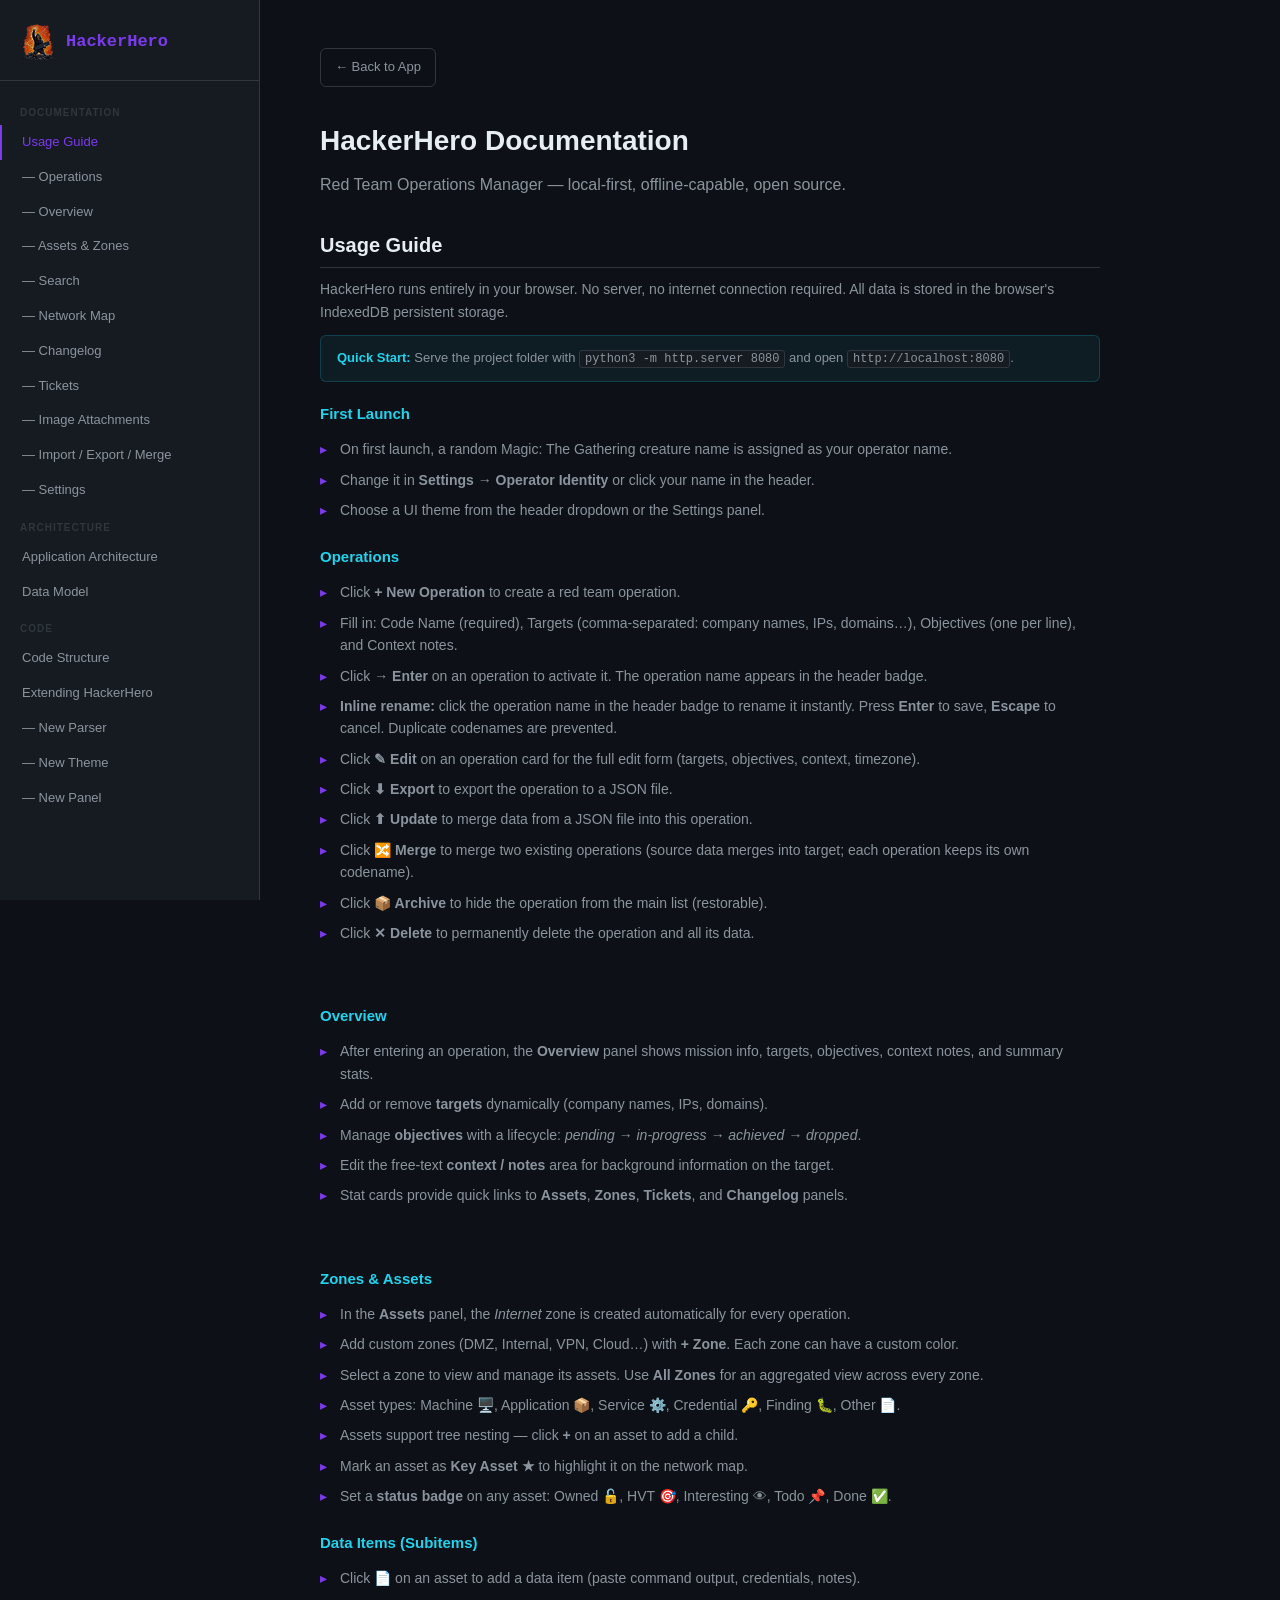
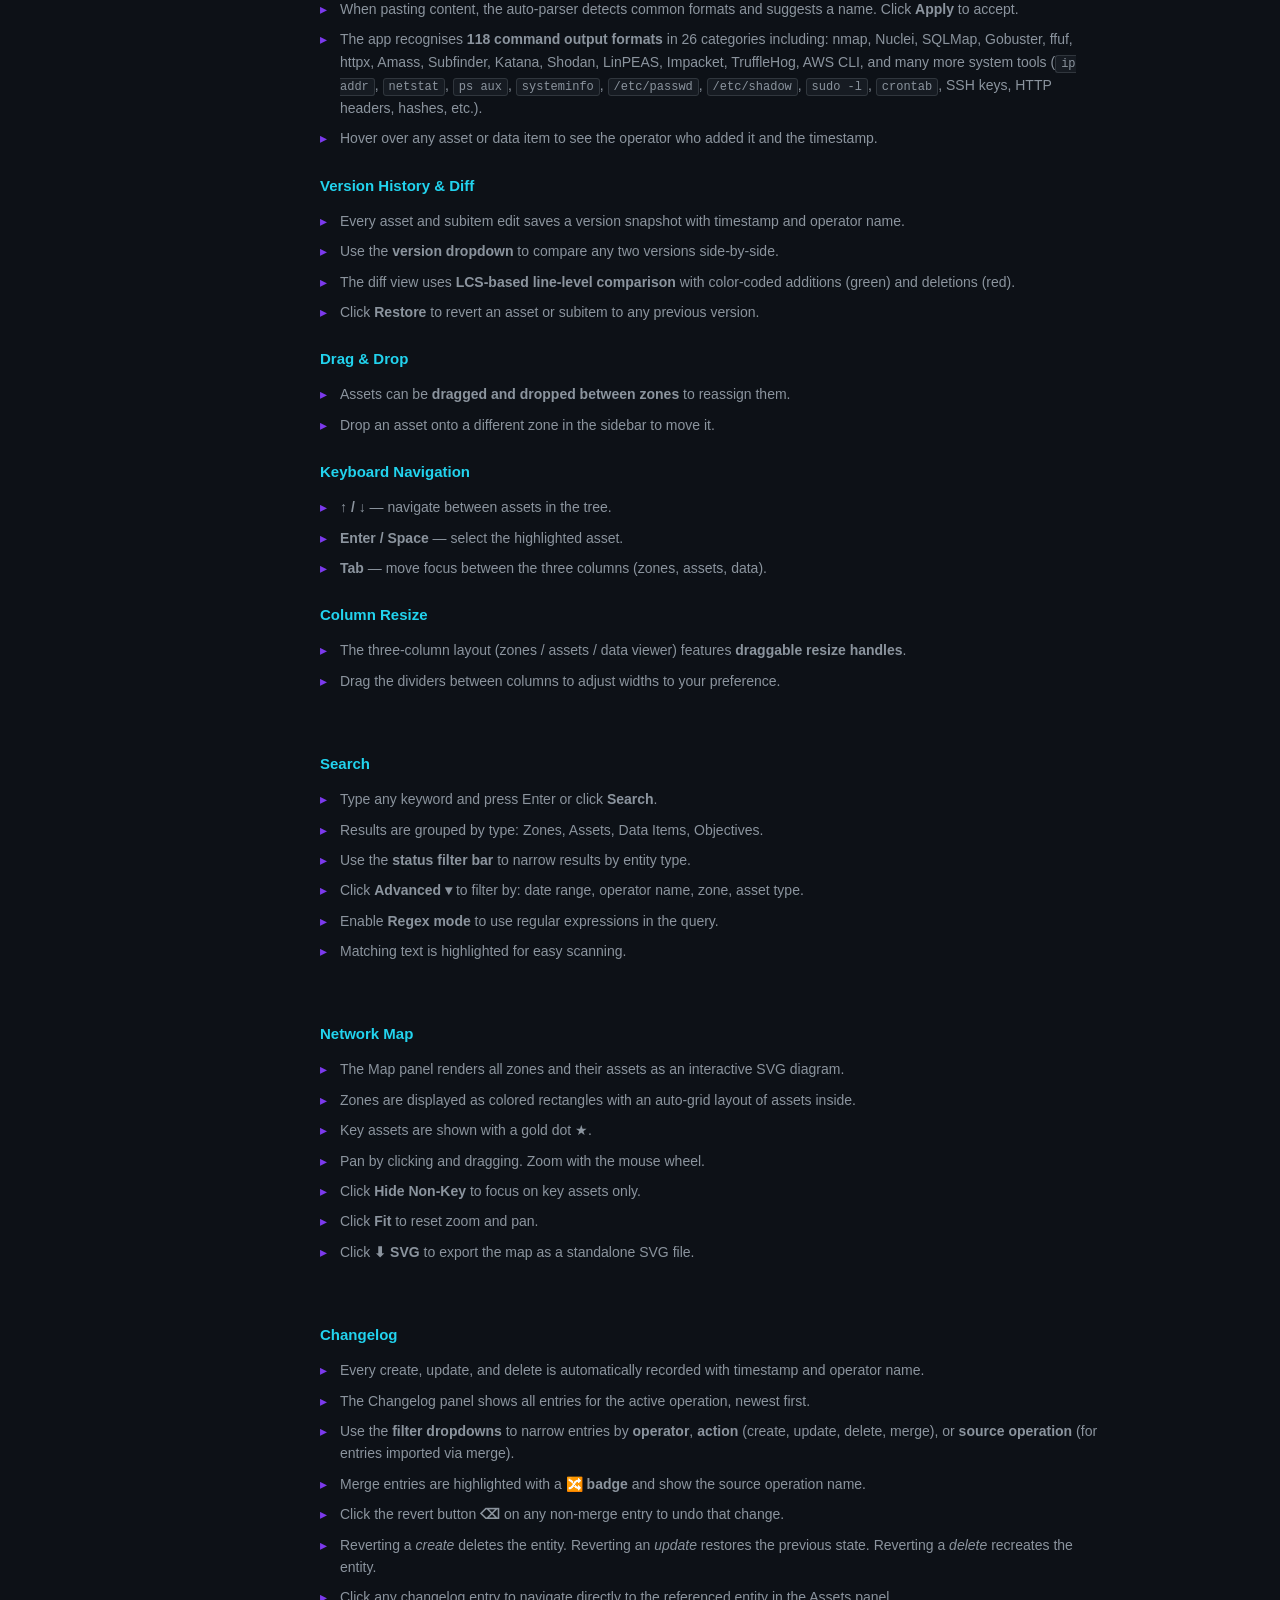
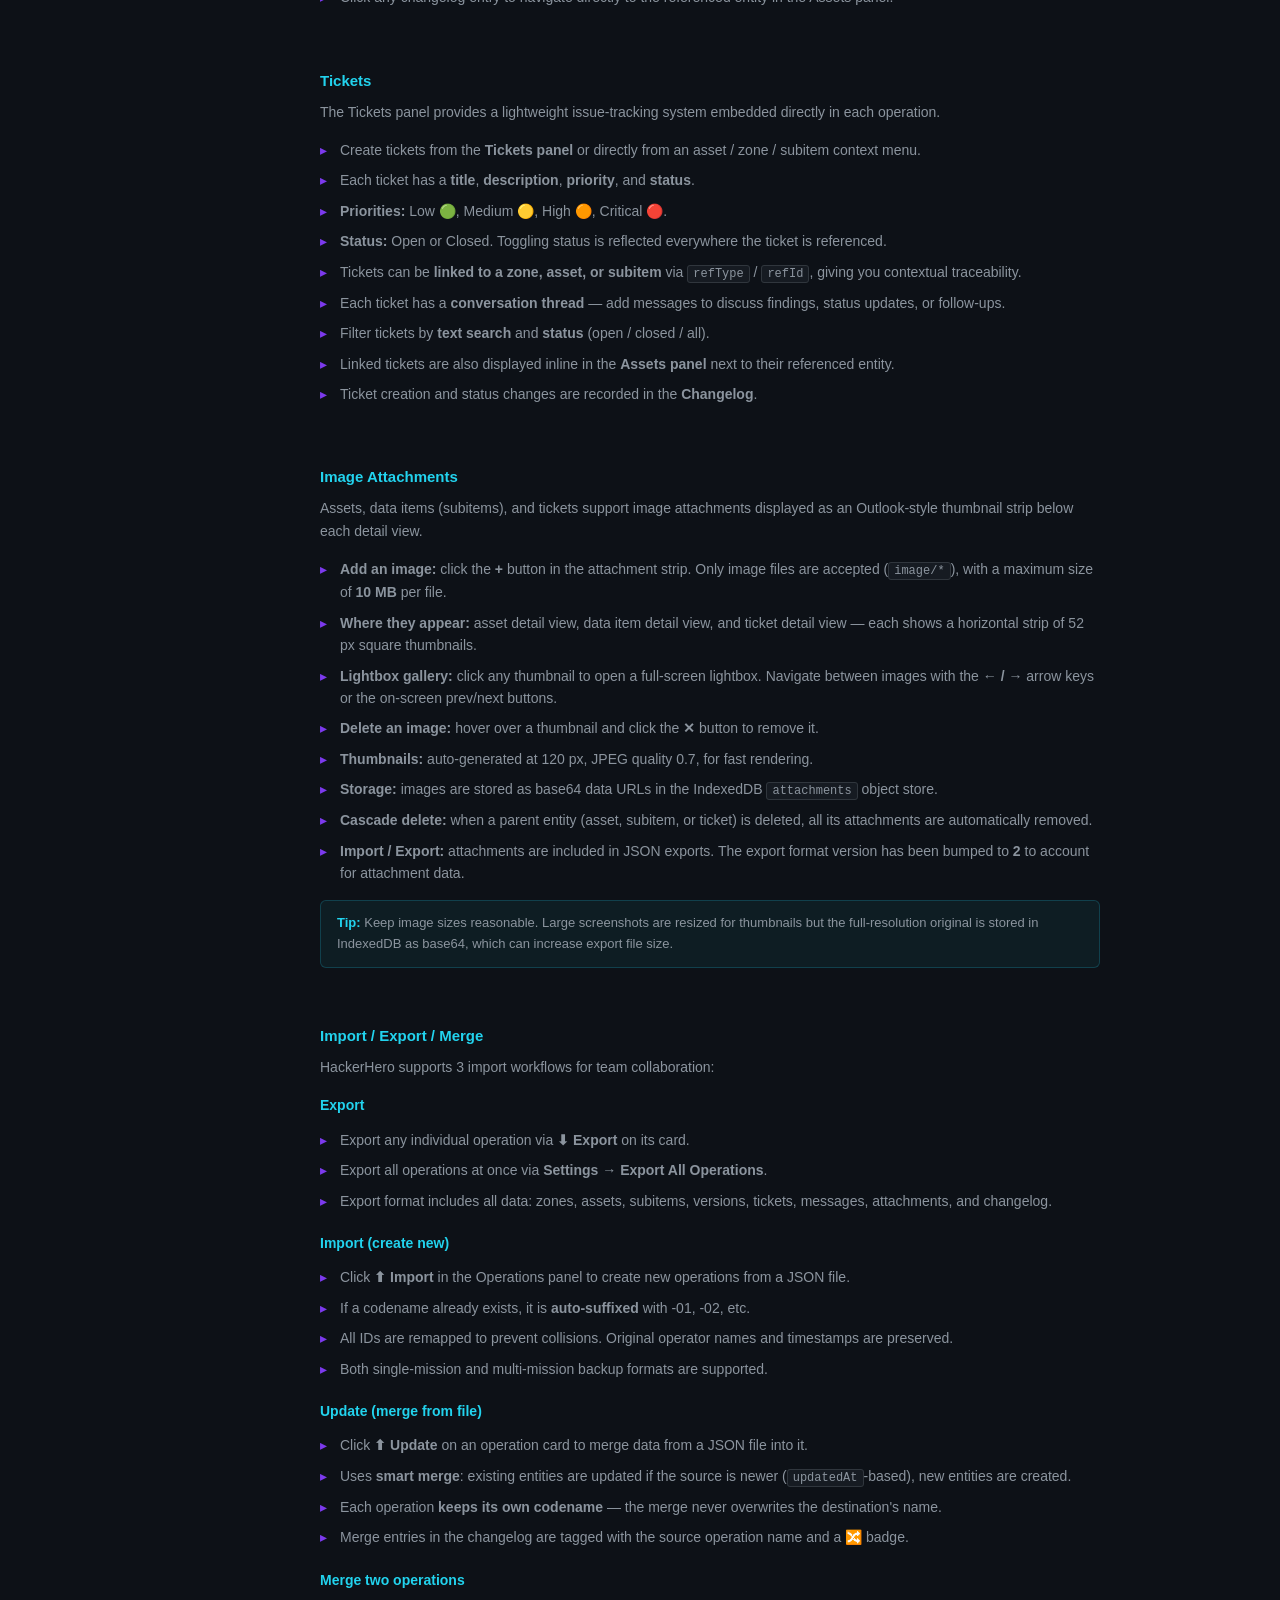
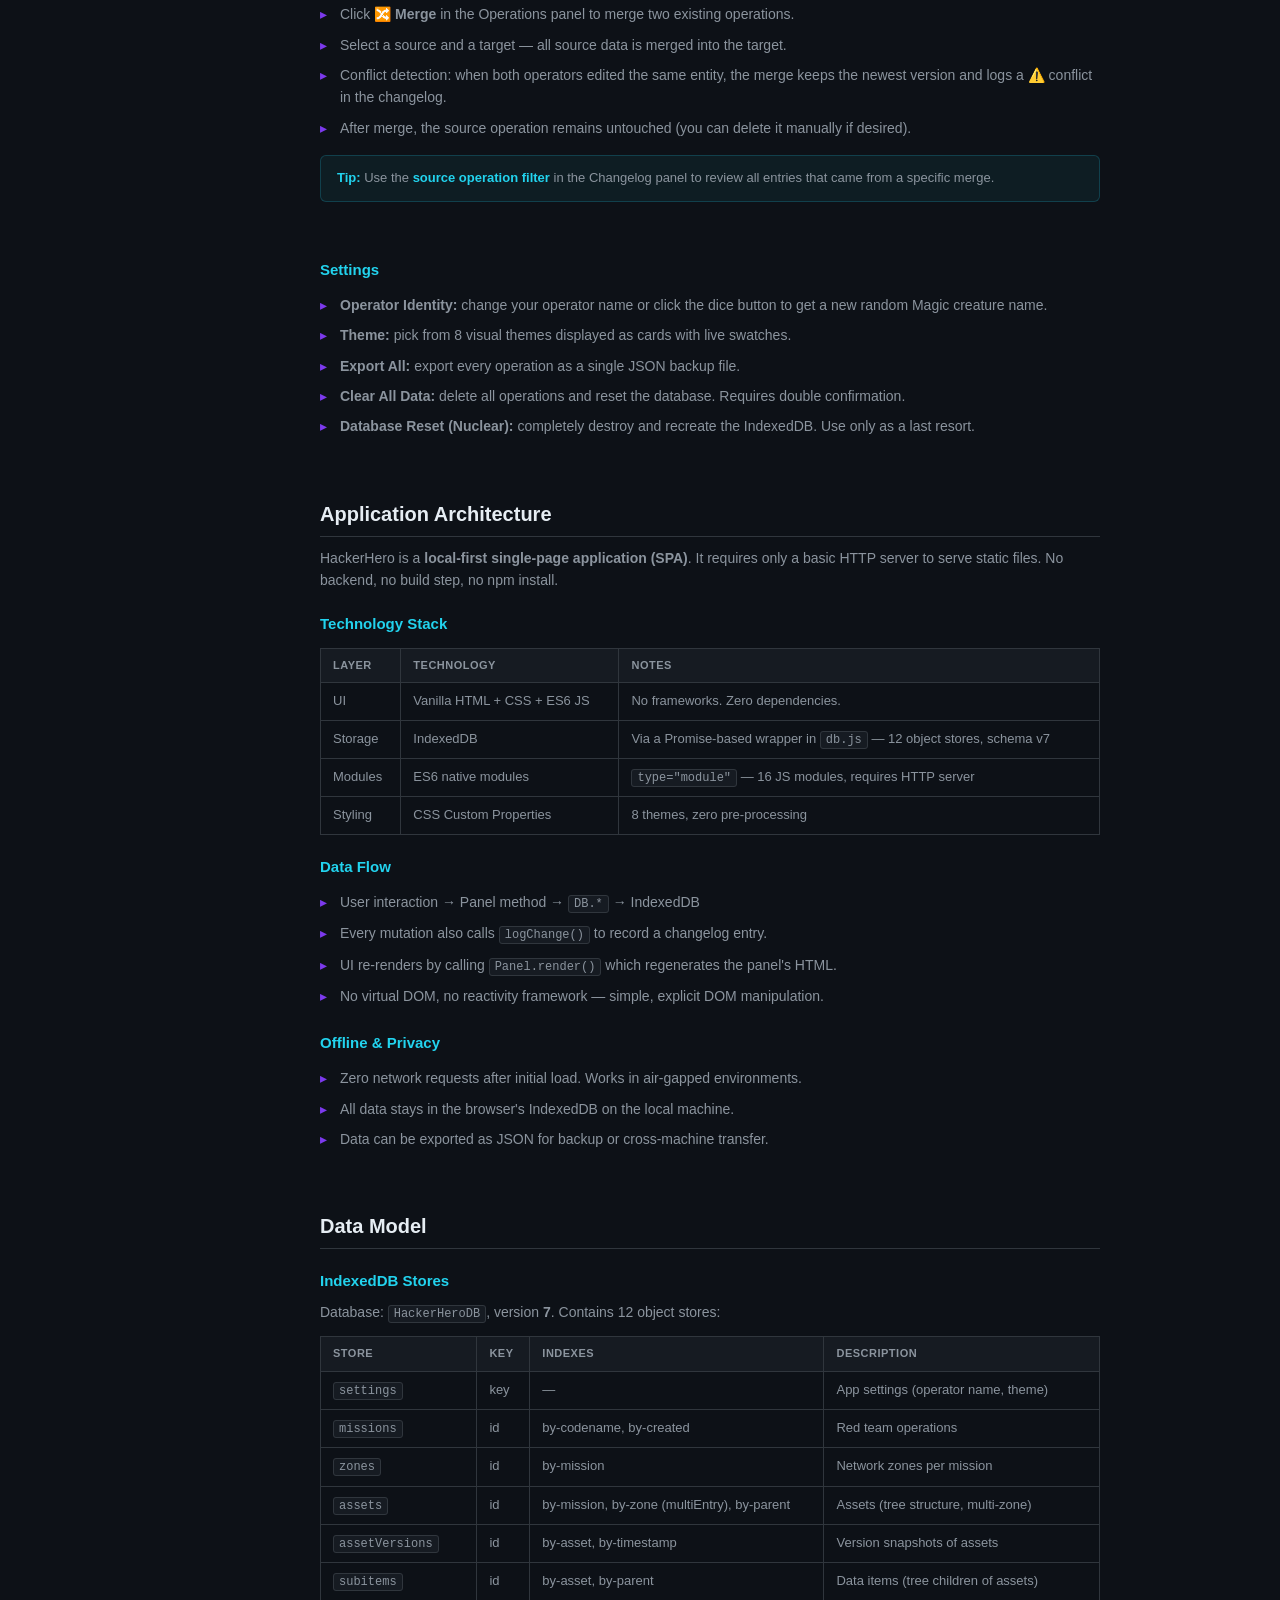
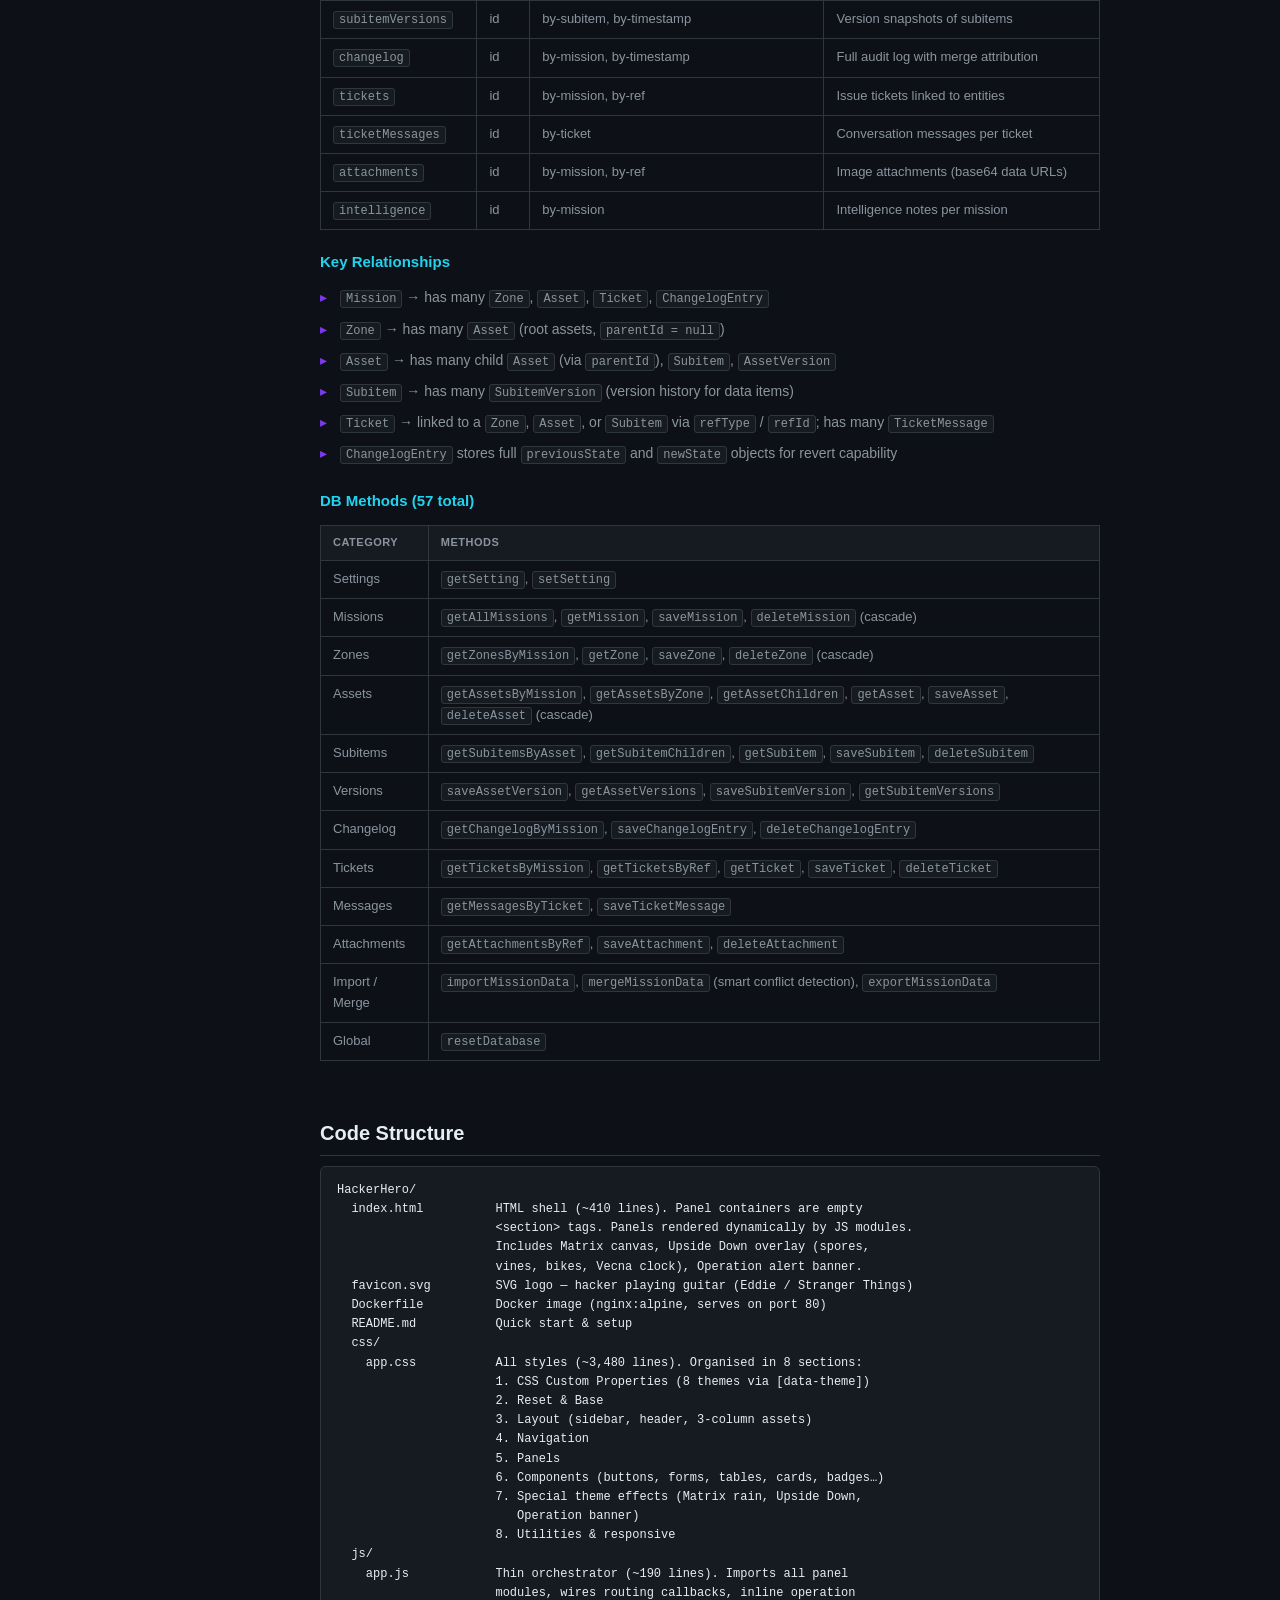
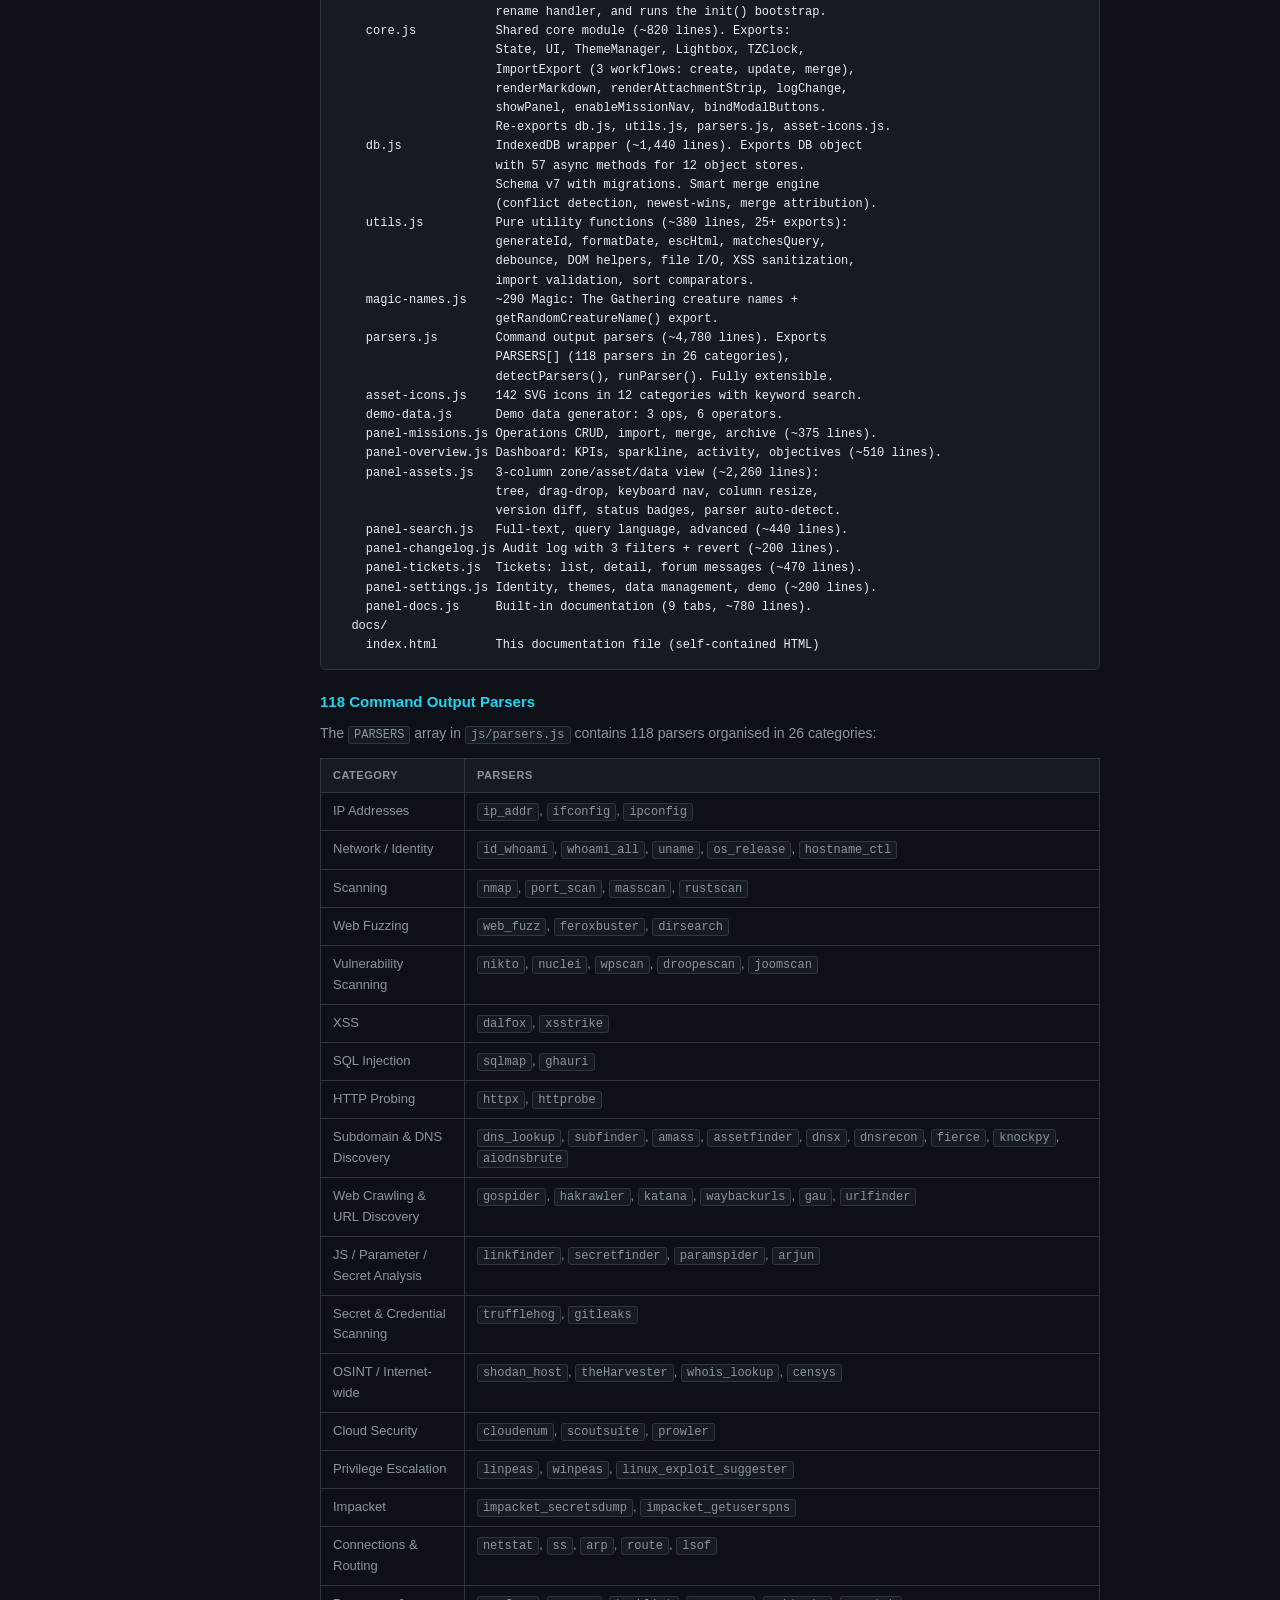
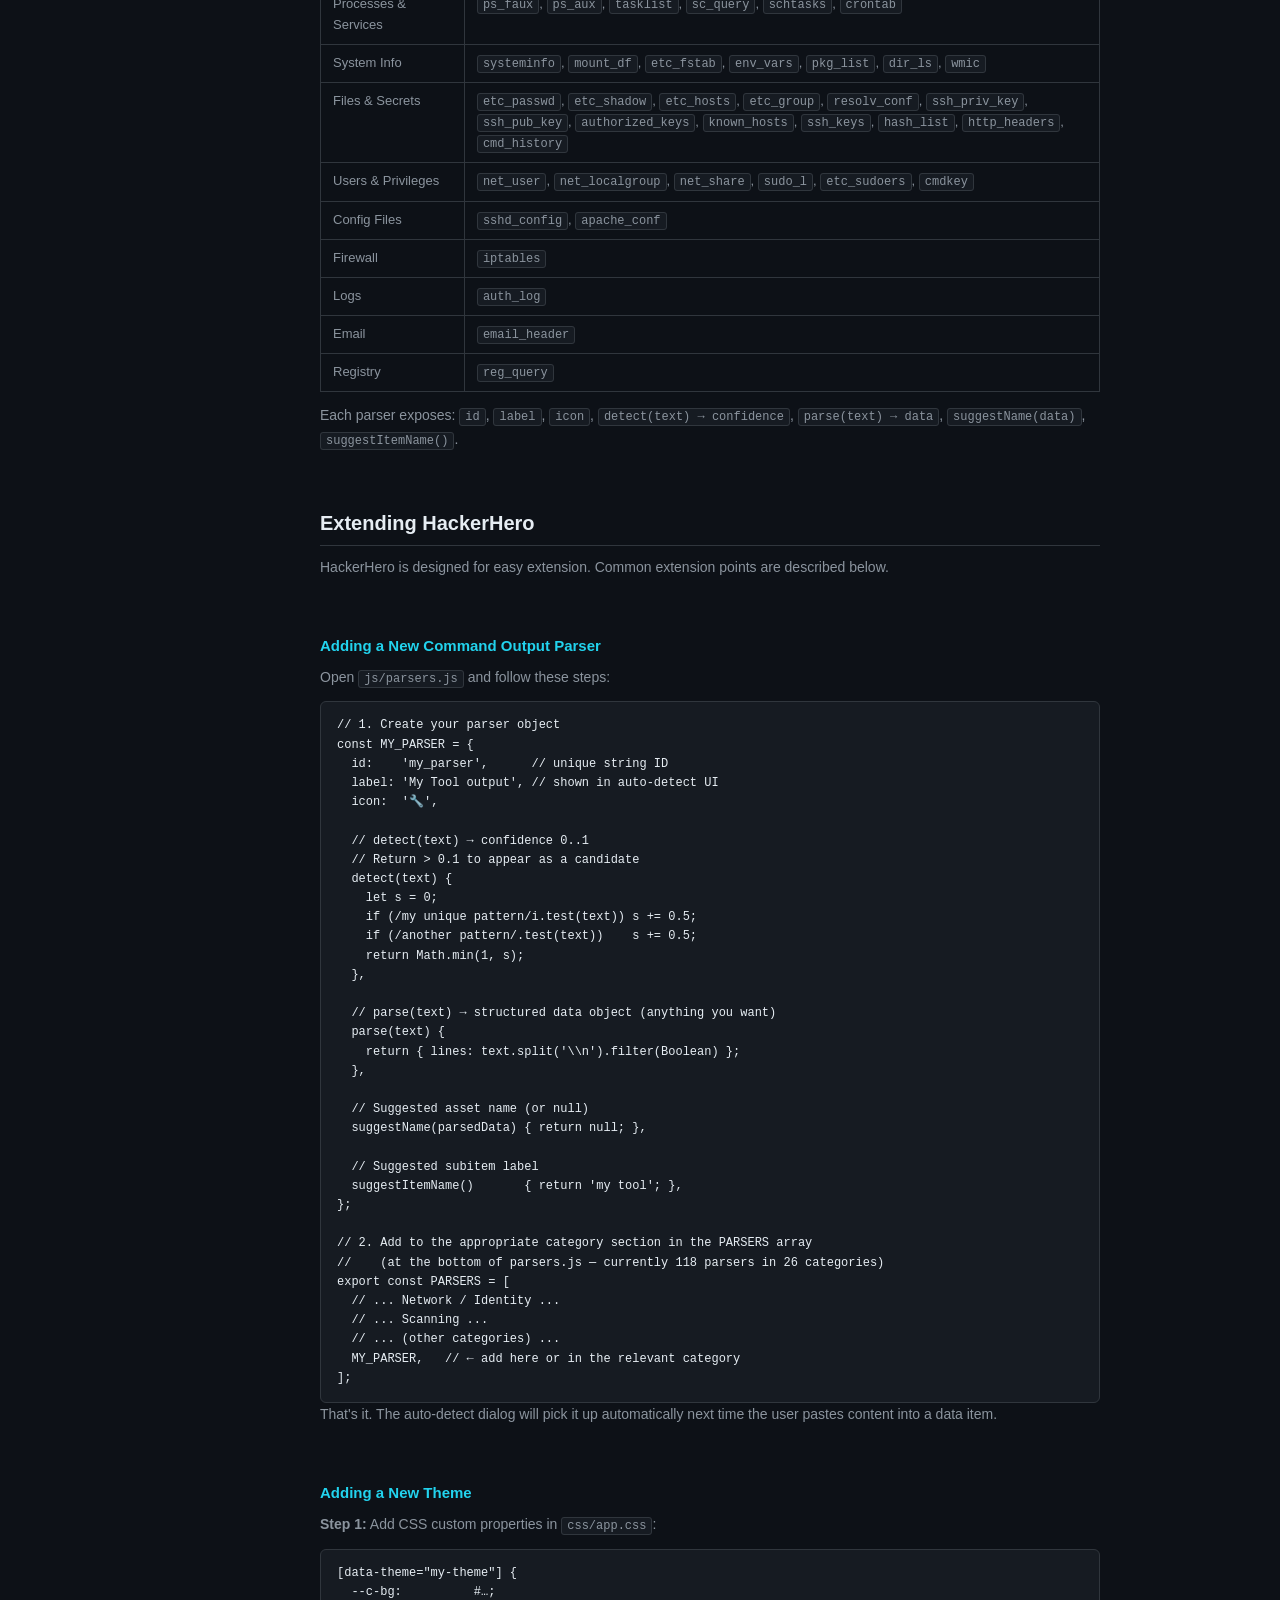
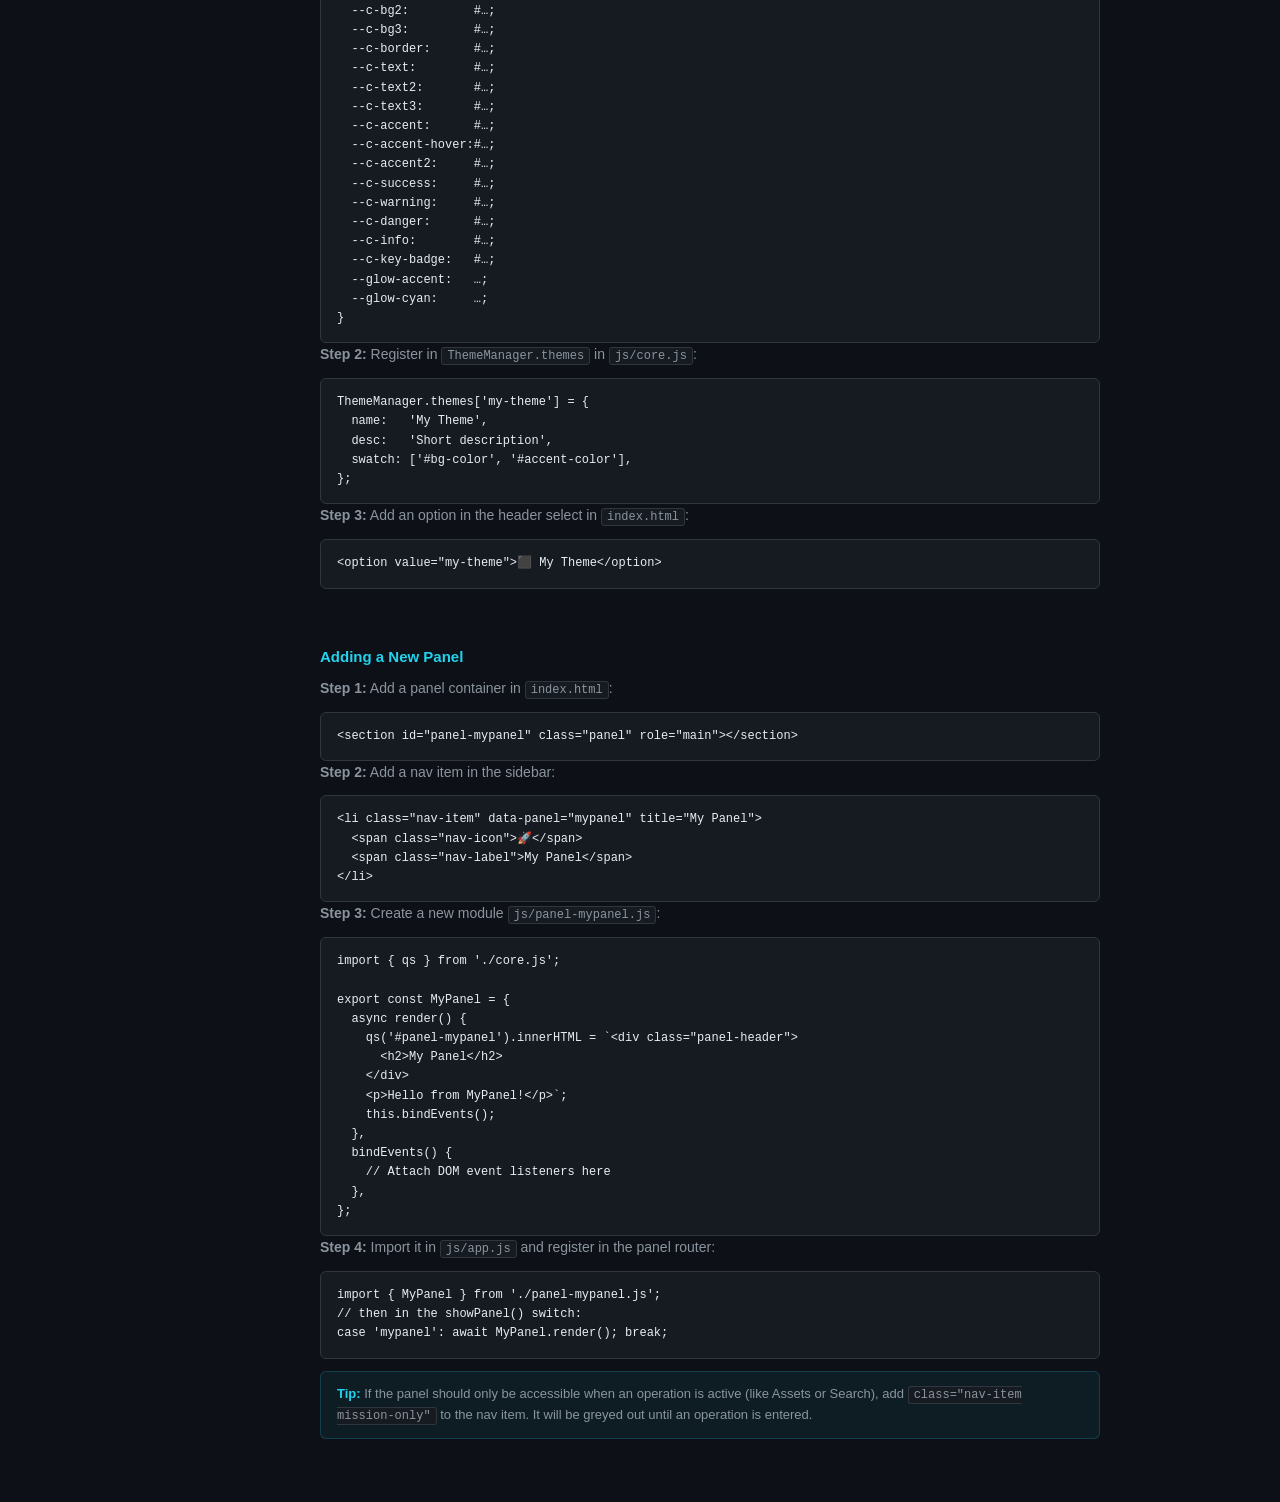
==== commit a4c60410: "async multi users, more parsers, updated docs" ====
--- a/docs/index.html
+++ b/docs/index.html
@@ -2,7 +2,7 @@
 <!--
   HackerHero — Offline Documentation
   Covers: Application Architecture, Code Structure, Usage Guide, Extending
-  Last updated: 2026-04-02
+  Last updated: 2026-04-07
 -->
 <html lang="en">
 <head>
@@ -84,7 +84,7 @@
       <a href="#usage-changelog">— Changelog</a>
       <a href="#usage-tickets">— Tickets</a>
       <a href="#usage-attachments">— Image Attachments</a>
-      <a href="#usage-import">— Import / Export</a>
+      <a href="#usage-import">— Import / Export / Merge</a>
       <a href="#usage-settings">— Settings</a>
       <div class="nav-section">Architecture</div>
       <a href="#architecture">Application Architecture</a>
@@ -128,8 +128,13 @@
           <li>Click <strong>+ New Operation</strong> to create a red team operation.</li>
           <li>Fill in: Code Name (required), Targets (comma-separated: company names, IPs, domains…), Objectives (one per line), and Context notes.</li>
           <li>Click <strong>→ Enter</strong> on an operation to activate it. The operation name appears in the header badge.</li>
+          <li><strong>Inline rename:</strong> click the operation name in the header badge to rename it instantly. Press <strong>Enter</strong> to save, <strong>Escape</strong> to cancel. Duplicate codenames are prevented.</li>
+          <li>Click <strong>✎ Edit</strong> on an operation card for the full edit form (targets, objectives, context, timezone).</li>
           <li>Click <strong>⬇ Export</strong> to export the operation to a JSON file.</li>
-          <li>Click <strong>✕ Delete</strong> to permanently delete the operation and all its data (zones, assets, subitems, versions, tickets, changelog entries).</li>
+          <li>Click <strong>⬆ Update</strong> to merge data from a JSON file into this operation.</li>
+          <li>Click <strong>🔀 Merge</strong> to merge two existing operations (source data merges into target; each operation keeps its own codename).</li>
+          <li>Click <strong>📦 Archive</strong> to hide the operation from the main list (restorable).</li>
+          <li>Click <strong>✕ Delete</strong> to permanently delete the operation and all its data.</li>
         </ul>
       </section>
 
@@ -162,7 +167,7 @@
         <ul>
           <li>Click <strong>📄</strong> on an asset to add a data item (paste command output, credentials, notes).</li>
           <li>When pasting content, the auto-parser detects common formats and suggests a name. Click <strong>Apply</strong> to accept.</li>
-          <li>The app recognises <strong>52 command output formats</strong> including: <code>ip addr</code>, <code>ifconfig</code>, <code>ipconfig</code>, <code>nmap</code>, <code>netstat</code>, <code>ss</code>, <code>ps aux</code>, <code>ps faux</code>, <code>tasklist</code>, <code>systeminfo</code>, <code>uname</code>, <code>/etc/passwd</code>, <code>/etc/shadow</code>, <code>/etc/hosts</code>, <code>iptables</code>, <code>sudo -l</code>, <code>net user</code>, <code>net localgroup</code>, <code>schtasks</code>, <code>crontab</code>, SSH keys, HTTP headers, hash lists, DNS lookups, Nikto, web fuzzing results, Apache/Nginx configs, and more.</li>
+          <li>The app recognises <strong>118 command output formats</strong> in 26 categories including: nmap, Nuclei, SQLMap, Gobuster, ffuf, httpx, Amass, Subfinder, Katana, Shodan, LinPEAS, Impacket, TruffleHog, AWS CLI, and many more system tools (<code>ip addr</code>, <code>netstat</code>, <code>ps aux</code>, <code>systeminfo</code>, <code>/etc/passwd</code>, <code>/etc/shadow</code>, <code>sudo -l</code>, <code>crontab</code>, SSH keys, HTTP headers, hashes, etc.).</li>
           <li>Hover over any asset or data item to see the operator who added it and the timestamp.</li>
         </ul>
 
@@ -227,8 +232,11 @@
         <ul>
           <li>Every create, update, and delete is automatically recorded with timestamp and operator name.</li>
           <li>The Changelog panel shows all entries for the active operation, newest first.</li>
-          <li>Click the revert button <strong>⌫</strong> on any entry to undo that change.</li>
+          <li>Use the <strong>filter dropdowns</strong> to narrow entries by <strong>operator</strong>, <strong>action</strong> (create, update, delete, merge), or <strong>source operation</strong> (for entries imported via merge).</li>
+          <li>Merge entries are highlighted with a <strong>🔀 badge</strong> and show the source operation name.</li>
+          <li>Click the revert button <strong>⌫</strong> on any non-merge entry to undo that change.</li>
           <li>Reverting a <em>create</em> deletes the entity. Reverting an <em>update</em> restores the previous state. Reverting a <em>delete</em> recreates the entity.</li>
+          <li>Click any changelog entry to navigate directly to the referenced entity in the Assets panel.</li>
         </ul>
       </section>
 
@@ -268,15 +276,41 @@
 
       <!-- ── Import / Export ────────────────────────────────────────── -->
       <section id="usage-import">
-        <h3>Import / Export</h3>
-        <ul>
-          <li>Export any individual operation via <strong>⬇ Export</strong> in the Operations panel.</li>
+        <h3>Import / Export / Merge</h3>
+        <p>HackerHero supports 3 import workflows for team collaboration:</p>
+
+        <h3 style="font-size:14px;margin-top:16px">Export</h3>
+        <ul>
+          <li>Export any individual operation via <strong>⬇ Export</strong> on its card.</li>
           <li>Export all operations at once via <strong>Settings → Export All Operations</strong>.</li>
-          <li>Import a JSON file via <strong>⬆ Import</strong> in the Operations panel.</li>
-          <li>Imported data is assigned new IDs to prevent conflicts. Original operator names and timestamps are preserved.</li>
-          <li>You can optionally override the code name during import.</li>
+          <li>Export format includes all data: zones, assets, subitems, versions, tickets, messages, attachments, and changelog.</li>
+        </ul>
+
+        <h3 style="font-size:14px;margin-top:16px">Import (create new)</h3>
+        <ul>
+          <li>Click <strong>⬆ Import</strong> in the Operations panel to create new operations from a JSON file.</li>
+          <li>If a codename already exists, it is <strong>auto-suffixed</strong> with -01, -02, etc.</li>
+          <li>All IDs are remapped to prevent collisions. Original operator names and timestamps are preserved.</li>
           <li>Both single-mission and multi-mission backup formats are supported.</li>
         </ul>
+
+        <h3 style="font-size:14px;margin-top:16px">Update (merge from file)</h3>
+        <ul>
+          <li>Click <strong>⬆ Update</strong> on an operation card to merge data from a JSON file into it.</li>
+          <li>Uses <strong>smart merge</strong>: existing entities are updated if the source is newer (<code>updatedAt</code>-based), new entities are created.</li>
+          <li>Each operation <strong>keeps its own codename</strong> — the merge never overwrites the destination's name.</li>
+          <li>Merge entries in the changelog are tagged with the source operation name and a <strong>🔀</strong> badge.</li>
+        </ul>
+
+        <h3 style="font-size:14px;margin-top:16px">Merge two operations</h3>
+        <ul>
+          <li>Click <strong>🔀 Merge</strong> in the Operations panel to merge two existing operations.</li>
+          <li>Select a source and a target — all source data is merged into the target.</li>
+          <li>Conflict detection: when both operators edited the same entity, the merge keeps the newest version and logs a ⚠️ conflict in the changelog.</li>
+          <li>After merge, the source operation remains untouched (you can delete it manually if desired).</li>
+        </ul>
+
+        <div class="note"><strong>Tip:</strong> Use the <strong>source operation filter</strong> in the Changelog panel to review all entries that came from a specific merge.</div>
       </section>
 
       <!-- ── Settings ───────────────────────────────────────────────── -->
@@ -284,7 +318,7 @@
         <h3>Settings</h3>
         <ul>
           <li><strong>Operator Identity:</strong> change your operator name or click the dice button to get a new random Magic creature name.</li>
-          <li><strong>Theme:</strong> pick from 6 visual themes displayed as cards with live swatches.</li>
+          <li><strong>Theme:</strong> pick from 8 visual themes displayed as cards with live swatches.</li>
           <li><strong>Export All:</strong> export every operation as a single JSON backup file.</li>
           <li><strong>Clear All Data:</strong> delete all operations and reset the database. Requires double confirmation.</li>
           <li><strong>Database Reset (Nuclear):</strong> completely destroy and recreate the IndexedDB. Use only as a last resort.</li>
@@ -303,9 +337,9 @@
       <table>
         <tr><th>Layer</th><th>Technology</th><th>Notes</th></tr>
         <tr><td>UI</td><td>Vanilla HTML + CSS + ES6 JS</td><td>No frameworks. Zero dependencies.</td></tr>
-        <tr><td>Storage</td><td>IndexedDB</td><td>Via a Promise-based wrapper in <code>db.js</code> — 11 object stores</td></tr>
-        <tr><td>Modules</td><td>ES6 native modules</td><td><code>type="module"</code> — requires HTTP server</td></tr>
-        <tr><td>Styling</td><td>CSS Custom Properties</td><td>6 themes, zero pre-processing</td></tr>
+        <tr><td>Storage</td><td>IndexedDB</td><td>Via a Promise-based wrapper in <code>db.js</code> — 12 object stores, schema v7</td></tr>
+        <tr><td>Modules</td><td>ES6 native modules</td><td><code>type="module"</code> — 16 JS modules, requires HTTP server</td></tr>
+        <tr><td>Styling</td><td>CSS Custom Properties</td><td>8 themes, zero pre-processing</td></tr>
       </table>
 
       <h3>Data Flow</h3>
@@ -331,20 +365,21 @@
       <h2>Data Model</h2>
 
       <h3>IndexedDB Stores</h3>
-      <p>Database: <code>HackerHeroDB</code>, version <strong>3</strong>. Contains 11 object stores:</p>
+      <p>Database: <code>HackerHeroDB</code>, version <strong>7</strong>. Contains 12 object stores:</p>
       <table>
         <tr><th>Store</th><th>Key</th><th>Indexes</th><th>Description</th></tr>
         <tr><td><code>settings</code></td><td>key</td><td>—</td><td>App settings (operator name, theme)</td></tr>
         <tr><td><code>missions</code></td><td>id</td><td>by-codename, by-created</td><td>Red team operations</td></tr>
         <tr><td><code>zones</code></td><td>id</td><td>by-mission</td><td>Network zones per mission</td></tr>
-        <tr><td><code>assets</code></td><td>id</td><td>by-mission, by-zone, by-parent</td><td>Assets (tree structure)</td></tr>
+        <tr><td><code>assets</code></td><td>id</td><td>by-mission, by-zone (multiEntry), by-parent</td><td>Assets (tree structure, multi-zone)</td></tr>
         <tr><td><code>assetVersions</code></td><td>id</td><td>by-asset, by-timestamp</td><td>Version snapshots of assets</td></tr>
-        <tr><td><code>subitems</code></td><td>id</td><td>by-asset, by-parent</td><td>Data items attached to assets</td></tr>
+        <tr><td><code>subitems</code></td><td>id</td><td>by-asset, by-parent</td><td>Data items (tree children of assets)</td></tr>
         <tr><td><code>subitemVersions</code></td><td>id</td><td>by-subitem, by-timestamp</td><td>Version snapshots of subitems</td></tr>
-        <tr><td><code>changelog</code></td><td>id</td><td>by-mission, by-timestamp</td><td>Full audit log</td></tr>
+        <tr><td><code>changelog</code></td><td>id</td><td>by-mission, by-timestamp</td><td>Full audit log with merge attribution</td></tr>
         <tr><td><code>tickets</code></td><td>id</td><td>by-mission, by-ref</td><td>Issue tickets linked to entities</td></tr>
         <tr><td><code>ticketMessages</code></td><td>id</td><td>by-ticket</td><td>Conversation messages per ticket</td></tr>
-        <tr><td><code>attachments</code></td><td>id</td><td>by-parent</td><td>Image attachments (base64 data URLs) for assets, subitems, and tickets</td></tr>
+        <tr><td><code>attachments</code></td><td>id</td><td>by-mission, by-ref</td><td>Image attachments (base64 data URLs)</td></tr>
+        <tr><td><code>intelligence</code></td><td>id</td><td>by-mission</td><td>Intelligence notes per mission</td></tr>
       </table>
 
       <h3>Key Relationships</h3>
@@ -357,20 +392,21 @@
         <li><code>ChangelogEntry</code> stores full <code>previousState</code> and <code>newState</code> objects for revert capability</li>
       </ul>
 
-      <h3>DB Methods (38 total)</h3>
+      <h3>DB Methods (57 total)</h3>
       <table>
         <tr><th>Category</th><th>Methods</th></tr>
         <tr><td>Settings</td><td><code>getSetting</code>, <code>setSetting</code></td></tr>
         <tr><td>Missions</td><td><code>getAllMissions</code>, <code>getMission</code>, <code>saveMission</code>, <code>deleteMission</code> (cascade)</td></tr>
-        <tr><td>Zones</td><td><code>getZonesForMission</code>, <code>getZone</code>, <code>saveZone</code>, <code>deleteZone</code> (cascade)</td></tr>
-        <tr><td>Assets</td><td><code>getAssetsForMission</code>, <code>getAssetsForZone</code>, <code>getChildAssets</code>, <code>getAsset</code>, <code>saveAsset</code>, <code>deleteAssetRecursive</code></td></tr>
-        <tr><td>Subitems</td><td><code>getSubitemsForAsset</code>, <code>getSubitem</code>, <code>saveSubitem</code>, <code>deleteSubitem</code></td></tr>
-        <tr><td>Subitem Versions</td><td><code>saveSubitemVersion</code>, <code>getSubitemVersions</code></td></tr>
-        <tr><td>Asset Versions</td><td><code>saveAssetVersion</code>, <code>getAssetVersions</code></td></tr>
-        <tr><td>Changelog</td><td><code>getChangelogForMission</code>, <code>saveChangelogEntry</code>, <code>deleteChangelogEntry</code></td></tr>
-        <tr><td>Tickets</td><td><code>getTicketsForMission</code>, <code>getTicketsForRef</code>, <code>getTicket</code>, <code>saveTicket</code>, <code>deleteTicket</code></td></tr>
-        <tr><td>Messages</td><td><code>getMessagesForTicket</code>, <code>saveMessage</code>, <code>deleteMessage</code></td></tr>
-        <tr><td>Global</td><td><code>getAllDataForMission</code>, <code>importMissionData</code>, <code>nukeDatabase</code></td></tr>
+        <tr><td>Zones</td><td><code>getZonesByMission</code>, <code>getZone</code>, <code>saveZone</code>, <code>deleteZone</code> (cascade)</td></tr>
+        <tr><td>Assets</td><td><code>getAssetsByMission</code>, <code>getAssetsByZone</code>, <code>getAssetChildren</code>, <code>getAsset</code>, <code>saveAsset</code>, <code>deleteAsset</code> (cascade)</td></tr>
+        <tr><td>Subitems</td><td><code>getSubitemsByAsset</code>, <code>getSubitemChildren</code>, <code>getSubitem</code>, <code>saveSubitem</code>, <code>deleteSubitem</code></td></tr>
+        <tr><td>Versions</td><td><code>saveAssetVersion</code>, <code>getAssetVersions</code>, <code>saveSubitemVersion</code>, <code>getSubitemVersions</code></td></tr>
+        <tr><td>Changelog</td><td><code>getChangelogByMission</code>, <code>saveChangelogEntry</code>, <code>deleteChangelogEntry</code></td></tr>
+        <tr><td>Tickets</td><td><code>getTicketsByMission</code>, <code>getTicketsByRef</code>, <code>getTicket</code>, <code>saveTicket</code>, <code>deleteTicket</code></td></tr>
+        <tr><td>Messages</td><td><code>getMessagesByTicket</code>, <code>saveTicketMessage</code></td></tr>
+        <tr><td>Attachments</td><td><code>getAttachmentsByRef</code>, <code>saveAttachment</code>, <code>deleteAttachment</code></td></tr>
+        <tr><td>Import / Merge</td><td><code>importMissionData</code>, <code>mergeMissionData</code> (smart conflict detection), <code>exportMissionData</code></td></tr>
+        <tr><td>Global</td><td><code>resetDatabase</code></td></tr>
       </table>
     </section>
 
@@ -380,15 +416,16 @@
     <section id="code-structure">
       <h2>Code Structure</h2>
       <pre>HackerHero/
-  index.html          HTML shell (~500 lines). Panel containers are empty
-                      &lt;section&gt; tags. Panels rendered dynamically by app.js.
+  index.html          HTML shell (~410 lines). Panel containers are empty
+                      &lt;section&gt; tags. Panels rendered dynamically by JS modules.
                       Includes Matrix canvas, Upside Down overlay (spores,
                       vines, bikes, Vecna clock), Operation alert banner.
   favicon.svg         SVG logo — hacker playing guitar (Eddie / Stranger Things)
+  Dockerfile          Docker image (nginx:alpine, serves on port 80)
   README.md           Quick start &amp; setup
   css/
-    app.css           All styles (~2360 lines). Organised in 8 sections:
-                      1. CSS Custom Properties (6 themes via [data-theme])
+    app.css           All styles (~3,480 lines). Organised in 8 sections:
+                      1. CSS Custom Properties (8 themes via [data-theme])
                       2. Reset &amp; Base
                       3. Layout (sidebar, header, 3-column assets)
                       4. Navigation
@@ -398,48 +435,63 @@
                          Operation banner)
                       8. Utilities &amp; responsive
   js/
-    db.js             IndexedDB wrapper (~730 lines). Exports DB object with
-                      38 CRUD methods for 11 object stores. Handles schema
-                      migrations (v1 → v2 → v3). JSDoc type definitions.
-    utils.js          Pure utility functions (~290 lines, 21 exports):
+    app.js            Thin orchestrator (~190 lines). Imports all panel
+                      modules, wires routing callbacks, inline operation
+                      rename handler, and runs the init() bootstrap.
+    core.js           Shared core module (~820 lines). Exports:
+                      State, UI, ThemeManager, Lightbox, TZClock,
+                      ImportExport (3 workflows: create, update, merge),
+                      renderMarkdown, renderAttachmentStrip, logChange,
+                      showPanel, enableMissionNav, bindModalButtons.
+                      Re-exports db.js, utils.js, parsers.js, asset-icons.js.
+    db.js             IndexedDB wrapper (~1,440 lines). Exports DB object
+                      with 57 async methods for 12 object stores.
+                      Schema v7 with migrations. Smart merge engine
+                      (conflict detection, newest-wins, merge attribution).
+    utils.js          Pure utility functions (~380 lines, 25+ exports):
                       generateId, formatDate, escHtml, matchesQuery,
                       debounce, DOM helpers, file I/O, XSS sanitization,
                       import validation, sort comparators.
     magic-names.js    ~290 Magic: The Gathering creature names +
                       getRandomCreatureName() export.
-    parsers.js        Command output parsers (~2720 lines). Exports PARSERS[]
-                      (52 parsers in 11 categories), detectParsers(),
-                      runParser(). Fully extensible.
-    app.js            Main application module (~3940 lines). Contains:
-                      - State object (central mutable state)
-                      - logChange() changelog helper
-                      - ThemeManager (6 themes + Matrix rain + Upside Down
-                        effects: reflection, flicker, nav flicker)
-                      - UI utilities (Modal, Toast, Confirm, Tooltip)
-                      - Navigation / showPanel() dispatcher
-                      - MissionsPanel    — operation CRUD, card grid
-                      - OverviewPanel    — mission info, targets, objectives
-                      - AssetsPanel      — 3-column zone/asset/data view
-                        (tree, drag-drop, keyboard nav, column resize,
-                         version diff, status badges, parser auto-detect)
-                      - SearchPanel      — basic + advanced with regex
-                      - MapPanel         — interactive SVG + pan/zoom
-                      - ChangelogPanel   — audit log with revert
-                      - TicketsPanel     — issue tracking with priorities,
-                        linked references, conversation threads
-                      - SettingsPanel    — operator, themes, export, reset
-                      - DocsPanel        — built-in documentation tabs
-                      - ImportExport     — JSON import/export
-                      - init()           — app bootstrap
+    parsers.js        Command output parsers (~4,780 lines). Exports
+                      PARSERS[] (118 parsers in 26 categories),
+                      detectParsers(), runParser(). Fully extensible.
+    asset-icons.js    142 SVG icons in 12 categories with keyword search.
+    demo-data.js      Demo data generator: 3 ops, 6 operators.
+    panel-missions.js Operations CRUD, import, merge, archive (~375 lines).
+    panel-overview.js Dashboard: KPIs, sparkline, activity, objectives (~510 lines).
+    panel-assets.js   3-column zone/asset/data view (~2,260 lines):
+                      tree, drag-drop, keyboard nav, column resize,
+                      version diff, status badges, parser auto-detect.
+    panel-search.js   Full-text, query language, advanced (~440 lines).
+    panel-changelog.js Audit log with 3 filters + revert (~200 lines).
+    panel-tickets.js  Tickets: list, detail, forum messages (~470 lines).
+    panel-settings.js Identity, themes, data management, demo (~200 lines).
+    panel-docs.js     Built-in documentation (9 tabs, ~780 lines).
   docs/
     index.html        This documentation file (self-contained HTML)</pre>
 
-      <h3>52 Command Output Parsers</h3>
-      <p>The <code>PARSERS</code> array in <code>js/parsers.js</code> contains 52 parsers organised in 11 categories:</p>
+      <h3>118 Command Output Parsers</h3>
+      <p>The <code>PARSERS</code> array in <code>js/parsers.js</code> contains 118 parsers organised in 26 categories:</p>
       <table>
         <tr><th>Category</th><th>Parsers</th></tr>
-        <tr><td>Network / Identity</td><td><code>ip_addr</code>, <code>ifconfig</code>, <code>ipconfig</code>, <code>id_whoami</code>, <code>whoami_all</code>, <code>uname</code>, <code>os_release</code></td></tr>
-        <tr><td>Scanning</td><td><code>nmap</code>, <code>port_scan</code>, <code>web_fuzz</code>, <code>nikto</code>, <code>dns_lookup</code></td></tr>
+        <tr><td>IP Addresses</td><td><code>ip_addr</code>, <code>ifconfig</code>, <code>ipconfig</code></td></tr>
+        <tr><td>Network / Identity</td><td><code>id_whoami</code>, <code>whoami_all</code>, <code>uname</code>, <code>os_release</code>, <code>hostname_ctl</code></td></tr>
+        <tr><td>Scanning</td><td><code>nmap</code>, <code>port_scan</code>, <code>masscan</code>, <code>rustscan</code></td></tr>
+        <tr><td>Web Fuzzing</td><td><code>web_fuzz</code>, <code>feroxbuster</code>, <code>dirsearch</code></td></tr>
+        <tr><td>Vulnerability Scanning</td><td><code>nikto</code>, <code>nuclei</code>, <code>wpscan</code>, <code>droopescan</code>, <code>joomscan</code></td></tr>
+        <tr><td>XSS</td><td><code>dalfox</code>, <code>xsstrike</code></td></tr>
+        <tr><td>SQL Injection</td><td><code>sqlmap</code>, <code>ghauri</code></td></tr>
+        <tr><td>HTTP Probing</td><td><code>httpx</code>, <code>httprobe</code></td></tr>
+        <tr><td>Subdomain &amp; DNS Discovery</td><td><code>dns_lookup</code>, <code>subfinder</code>, <code>amass</code>, <code>assetfinder</code>, <code>dnsx</code>, <code>dnsrecon</code>, <code>fierce</code>, <code>knockpy</code>, <code>aiodnsbrute</code></td></tr>
+        <tr><td>Web Crawling &amp; URL Discovery</td><td><code>gospider</code>, <code>hakrawler</code>, <code>katana</code>, <code>waybackurls</code>, <code>gau</code>, <code>urlfinder</code></td></tr>
+        <tr><td>JS / Parameter / Secret Analysis</td><td><code>linkfinder</code>, <code>secretfinder</code>, <code>paramspider</code>, <code>arjun</code></td></tr>
+        <tr><td>Secret &amp; Credential Scanning</td><td><code>trufflehog</code>, <code>gitleaks</code></td></tr>
+        <tr><td>OSINT / Internet-wide</td><td><code>shodan_host</code>, <code>theHarvester</code>, <code>whois_lookup</code>, <code>censys</code></td></tr>
+        <tr><td>Cloud Security</td><td><code>cloudenum</code>, <code>scoutsuite</code>, <code>prowler</code></td></tr>
+        <tr><td>Privilege Escalation</td><td><code>linpeas</code>, <code>winpeas</code>, <code>linux_exploit_suggester</code></td></tr>
+        <tr><td>Impacket</td><td><code>impacket_secretsdump</code>, <code>impacket_getuserspns</code></td></tr>
         <tr><td>Connections &amp; Routing</td><td><code>netstat</code>, <code>ss</code>, <code>arp</code>, <code>route</code>, <code>lsof</code></td></tr>
         <tr><td>Processes &amp; Services</td><td><code>ps_faux</code>, <code>ps_aux</code>, <code>tasklist</code>, <code>sc_query</code>, <code>schtasks</code>, <code>crontab</code></td></tr>
         <tr><td>System Info</td><td><code>systeminfo</code>, <code>mount_df</code>, <code>etc_fstab</code>, <code>env_vars</code>, <code>pkg_list</code>, <code>dir_ls</code>, <code>wmic</code></td></tr>
@@ -447,6 +499,8 @@
         <tr><td>Users &amp; Privileges</td><td><code>net_user</code>, <code>net_localgroup</code>, <code>net_share</code>, <code>sudo_l</code>, <code>etc_sudoers</code>, <code>cmdkey</code></td></tr>
         <tr><td>Config Files</td><td><code>sshd_config</code>, <code>apache_conf</code></td></tr>
         <tr><td>Firewall</td><td><code>iptables</code></td></tr>
+        <tr><td>Logs</td><td><code>auth_log</code></td></tr>
+        <tr><td>Email</td><td><code>email_header</code></td></tr>
         <tr><td>Registry</td><td><code>reg_query</code></td></tr>
       </table>
       <p>Each parser exposes: <code>id</code>, <code>label</code>, <code>icon</code>, <code>detect(text) → confidence</code>, <code>parse(text) → data</code>, <code>suggestName(data)</code>, <code>suggestItemName()</code>.</p>
@@ -491,7 +545,7 @@
 };
 
 // 2. Add to the appropriate category section in the PARSERS array
-//    (at the bottom of parsers.js — currently 52 parsers in 11 categories)
+//    (at the bottom of parsers.js — currently 118 parsers in 26 categories)
 export const PARSERS = [
   // ... Network / Identity ...
   // ... Scanning ...
@@ -523,7 +577,7 @@
   --glow-accent:   …;
   --glow-cyan:     …;
 }</pre>
-      <p><strong>Step 2:</strong> Register in <code>ThemeManager.themes</code> in <code>js/app.js</code>:</p>
+      <p><strong>Step 2:</strong> Register in <code>ThemeManager.themes</code> in <code>js/core.js</code>:</p>
       <pre>ThemeManager.themes['my-theme'] = {
   name:   'My Theme',
   desc:   'Short description',
@@ -542,8 +596,10 @@
   &lt;span class="nav-icon"&gt;🚀&lt;/span&gt;
   &lt;span class="nav-label"&gt;My Panel&lt;/span&gt;
 &lt;/li&gt;</pre>
-      <p><strong>Step 3:</strong> Create a panel object in <code>js/app.js</code>:</p>
-      <pre>const MyPanel = {
+      <p><strong>Step 3:</strong> Create a new module <code>js/panel-mypanel.js</code>:</p>
+      <pre>import { qs } from './core.js';
+
+export const MyPanel = {
   async render() {
     qs('#panel-mypanel').innerHTML = `&lt;div class="panel-header"&gt;
       &lt;h2&gt;My Panel&lt;/h2&gt;
@@ -555,8 +611,10 @@
     // Attach DOM event listeners here
   },
 };</pre>
-      <p><strong>Step 4:</strong> Register it in the <code>showPanel()</code> switch:</p>
-      <pre>case 'mypanel': await MyPanel.render(); break;</pre>
+      <p><strong>Step 4:</strong> Import it in <code>js/app.js</code> and register in the panel router:</p>
+      <pre>import { MyPanel } from './panel-mypanel.js';
+// then in the showPanel() switch:
+case 'mypanel': await MyPanel.render(); break;</pre>
       <div class="note"><strong>Tip:</strong> If the panel should only be accessible when an operation is active (like Assets or Search), add <code>class="nav-item mission-only"</code> to the nav item. It will be greyed out until an operation is entered.</div>
     </section>
 
